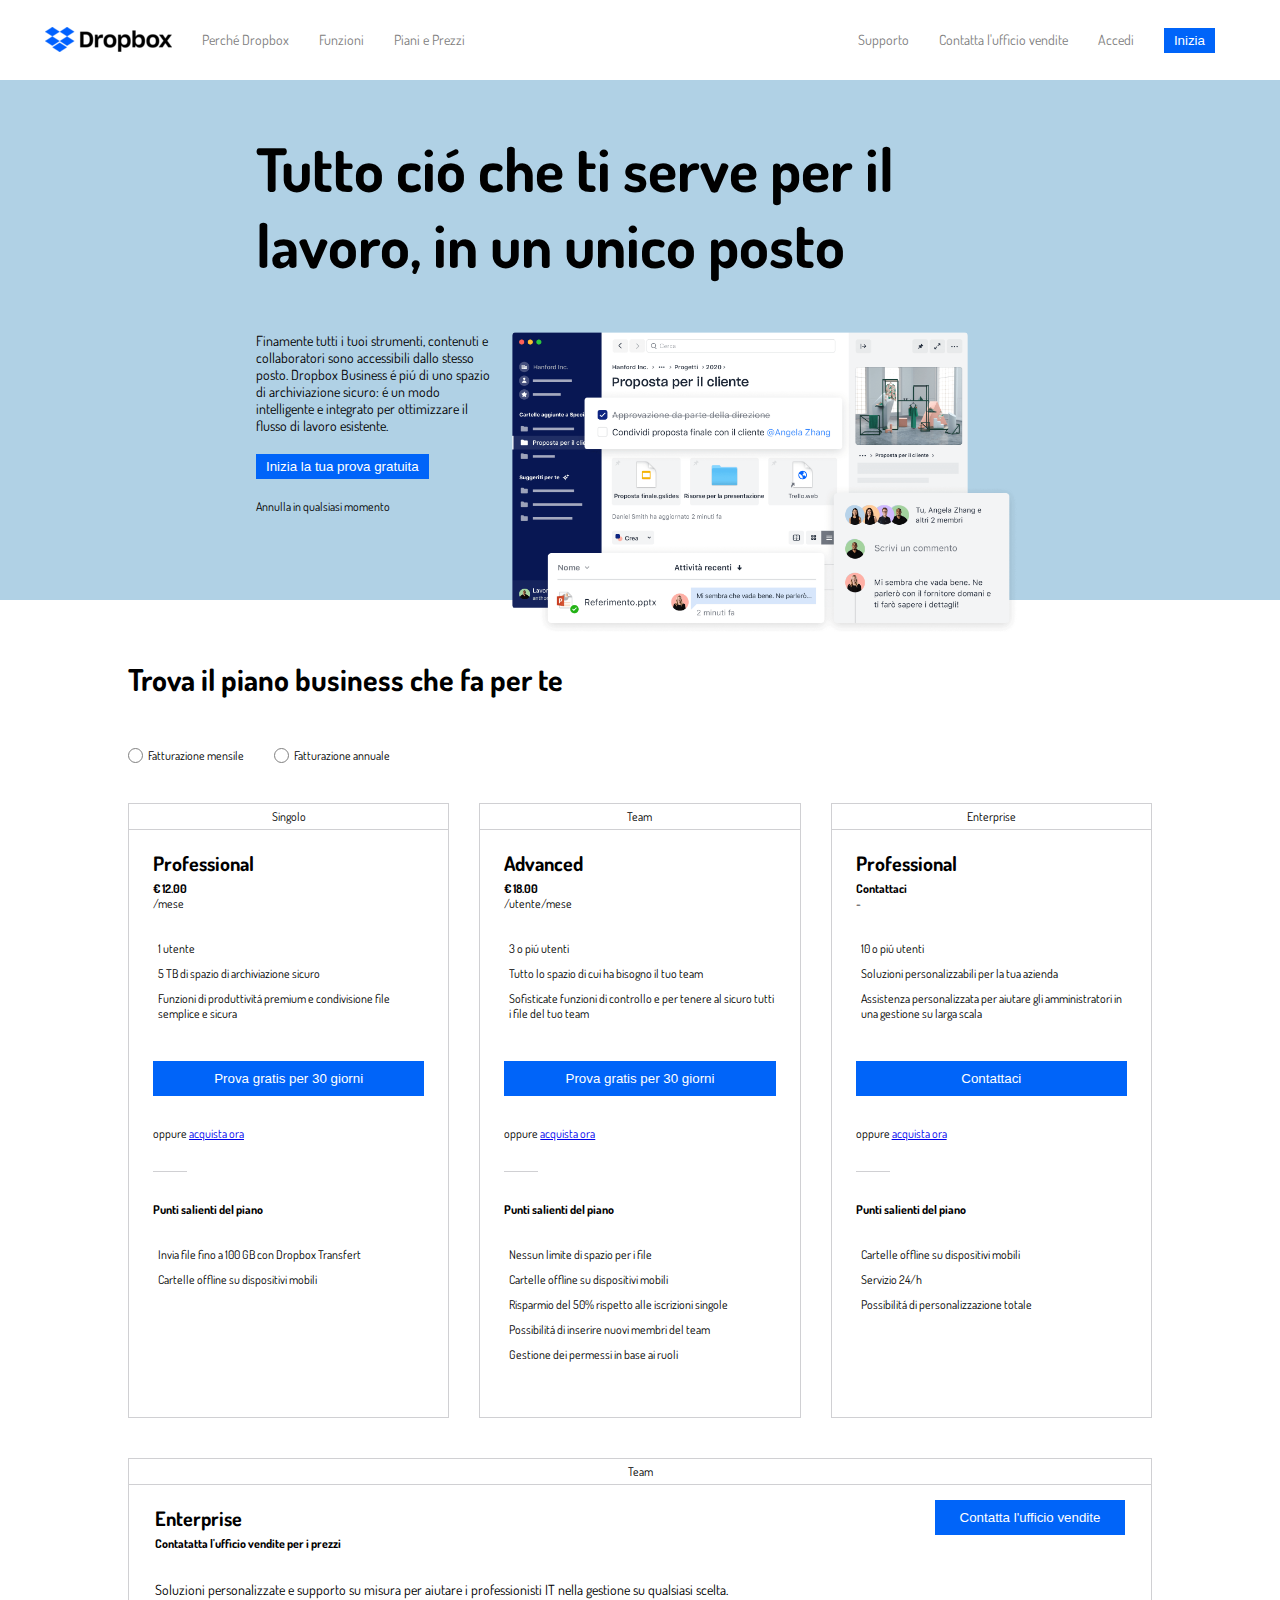
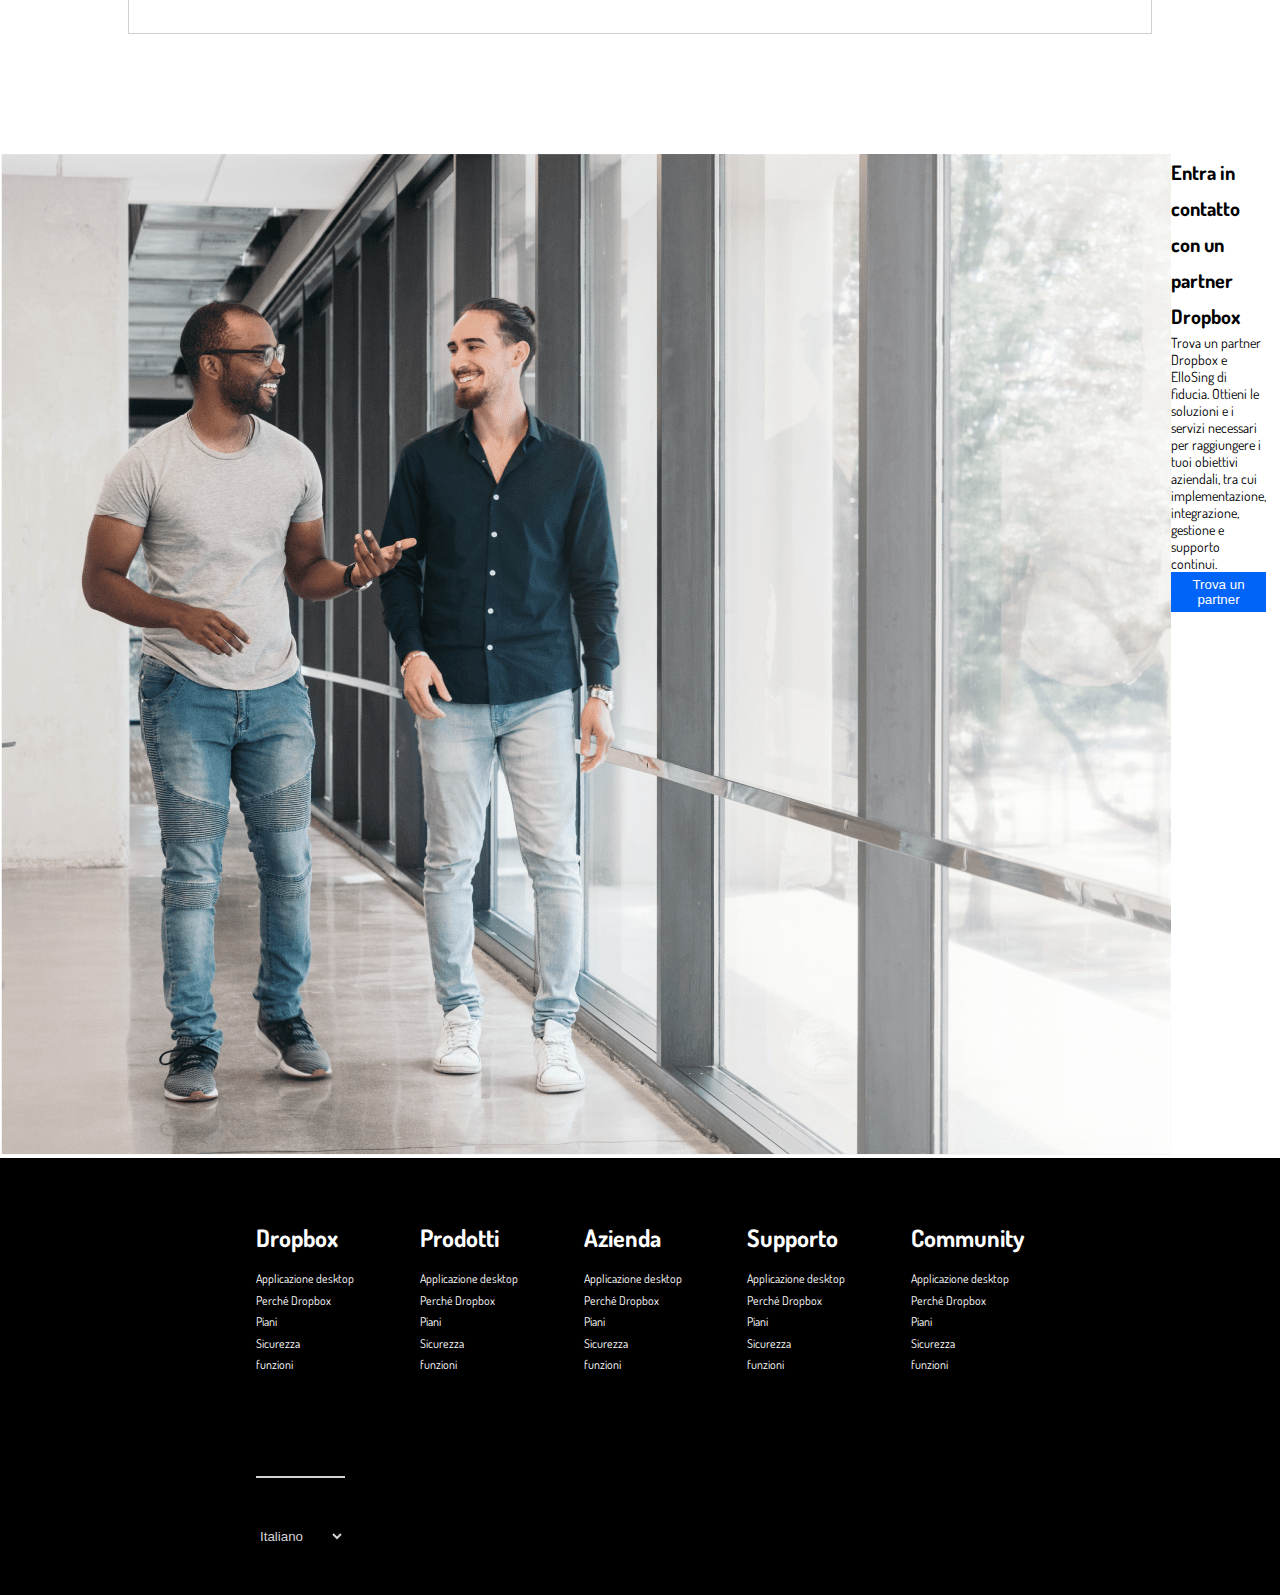
==== index.html @ 41cdf8c2 "piani" ====
<!DOCTYPE html>
<html lang="en">
<head>
    <meta charset="UTF-8">
    <meta http-equiv="X-UA-Compatible" content="IE=edge">
    <meta name="viewport" content="width=device-width, initial-scale=1.0">
    <link rel="preconnect" href="https://fonts.googleapis.com">
    <link rel="preconnect" href="https://fonts.gstatic.com" crossorigin>
    <link href="https://fonts.googleapis.com/css2?family=Dosis:wght@400;700;800&display=swap" rel="stylesheet">
    <link rel="stylesheet" href="https://cdnjs.cloudflare.com/ajax/libs/font-awesome/6.3.0/css/all.min.css" integrity="sha512-SzlrxWUlpfuzQ+pcUCosxcglQRNAq/DZjVsC0lE40xsADsfeQoEypE+enwcOiGjk/bSuGGKHEyjSoQ1zVisanQ==" crossorigin="anonymous" referrerpolicy="no-referrer" />
    <link rel="stylesheet" href="css/style.css">
    <title>DropBox</title>
</head>
<body>
<!-- header -->
    <header>
        <menu class="flex">
            <!-- <div>      -->
                <ul class="flex">
                    <li><a id="logo" href="#"><img src="img/logo-small.png" alt="logo"></a></li>
                    <li><a class="menu" href="#">Perché Dropbox</a></li>
                    <li><a class="menu" href="#">Funzioni</a></li>
                    <li><a class="menu" href="#">Piani e Prezzi</a></li>
                </ul>
            <!-- </div> -->
            <!-- <div> -->
                <ul class="flex">
                    <li><a class="menu" href="#">Supporto</a></li>
                    <li><a class="menu" href="#">Contatta l'ufficio vendite</a></li>
                    <li><a class="menu" href="#">Accedi</a></li>
                    <li><a href="#"><button>Inizia</button></a></li>
                </ul>
                
            <!-- </div> -->
        </menu>
    </header>

    <!-- main -->
    <main>

        <!-- jumbotron -->
        <section id="jumbotron">
            <div class="center-box jumbotron">
                <h1>Tutto ció che ti serve per il lavoro, in un unico posto</h1>
                <div class="flex">
                    <div id="jumbo-txt">
                        <p>
                            Finamente tutti i tuoi strumenti, contenuti e collaboratori sono accessibili dallo stesso posto. Dropbox Business é piú di uno spazio di archiviazione sicuro: é un modo intelligente e integrato per ottimizzare il flusso di lavoro esistente.
                        </p>
                        <a href="#"><button>Inizia la tua prova gratuita</button></a>
                        <div>
                            Annulla in qualsiasi momento
                        </div>
                        <a href="#"><i class="fa-solid fa-arrow-down"></i></a>
                    </div>
                    
                    <div id="jumbo-img">
                        <img src="img/jumbo.png" alt="jumbo">
                    </div>
                </div>
            </div>
        </section>
        <!-- piani -->
        <section>
            <div class="center-box content piani">
                <!-- scelta fatturazione -->
                <h2>Trova il piano business che fa per te</h2>
                <div class="flex scelta-fatturazione">
                    <div class="circle" tabIndex="1"></div>
                    <span>Fatturazione mensile</span>
                    <div class="circle" tabIndex="2"></div>
                    <span>Fatturazione annuale</span>
                </div>
                <!-- i piani -->
                <div class="flex elenco-piani">

                    <!-- scheda 1 -->
                    <div class="scheda-piano">
                        
                        <div class="testa-scheda">
                            <span>
                                <i class="fa-solid fa-user"></i>
                                Singolo
                            </span>
                        </div>
                        <div class="corpo-scheda">
                            <div class="corpo-top">

                                <h4>Professional</h4>
                                <h5>&euro; 12.00</h5>
                                <div>/mese</div>
                                <ul>
                                    <li>
                                        <i class="fa-solid fa-user"></i>
                                        <span>1 utente</span>
                                    </li>
                                    <li>
                                        <i class="fa-solid fa-folder"></i> 
                                        <span>5 TB di spazio di archiviazione sicuro</span>
                                    </li>
                                    <li>
                                        <i class="fa-sharp fa-solid fa-share-nodes"></i>
                                        <span>Funzioni di produttivitá premium e condivisione file semplice e sicura</span>
                                    </li>
                                </ul>
                            </div>

                            <div class="corpo-bottom">

                                <a href="#"><button>Prova gratis per 30 giorni</button></a>
                                
                                <div class="acquista-ora">
                                    <span>oppure</span>
                                    <a class="underline" href="#">acquista ora</a>
                                </div>
                                
                                <h5>Punti salienti del piano</h5>
                                <ul>
                                    <li>
                                        <i class="fa-solid fa-check blue"></i>
                                        <span>Invia file fino a 100 GB con Dropbox Transfert</span>
                                    </li>
                                    <li>
                                        <i class="fa-solid fa-check blue"></i>
                                        <span>Cartelle offline su dispositivi mobili</span>
                                    </li>
                                </ul>
                            </div>
                        </div>
                            
                    </div>

                    <!-- scheda 2 -->
                    <div class="scheda-piano">
                        
                        <div class="testa-scheda">
                            <span>
                                <i class="fa-solid fa-users"></i>
                                Team
                            </span>
                        </div>
                        <div class="corpo-scheda">
                            <div class="corpo-top">

                                <h4>Advanced</h4>
                                <h5>&euro; 18.00</h5>
                                <div>/utente/mese</div>
                                <ul>
                                    <li>
                                        <i class="fa-solid fa-users"></i>
                                        <span>3 o piú utenti</span>
                                    </li>
                                    <li>
                                        <i class="fa-solid fa-folder"></i> 
                                        <span>Tutto lo spazio di cui ha bisogno il tuo team</span>
                                    </li>
                                    <li>
                                        <i class="fa-sharp fa-solid fa-share-nodes"></i>
                                        <span>Sofisticate funzioni di controllo e per tenere al sicuro tutti i file del tuo team</span>
                                    </li>
                                </ul>
                            </div>
                            <div class="corpo-bottom">

                                <a href="#"><button>Prova gratis per 30 giorni</button></a>
                                
                                <div class="acquista-ora">
                                    <span>oppure</span>
                                    <a class="underline" href="#">acquista ora</a>
                                </div>
                                
                                <h5>Punti salienti del piano</h5>
                                <ul>
                                    <li>
                                        <i class="fa-solid fa-check blue"></i>
                                        <span>Nessun limite di spazio per i file</span>
                                    </li>
                                    <li>
                                        <i class="fa-solid fa-check blue"></i>
                                        <span>Cartelle offline su dispositivi mobili</span>
                                    </li>
                                    <li>
                                        <i class="fa-solid fa-check blue"></i>
                                        <span>Risparmio del 50% rispetto alle iscrizioni singole</span>
                                    </li>
                                    <li>
                                        <i class="fa-solid fa-check blue"></i>
                                        <span>Possibilitá di inserire nuovi membri del team</span>
                                    </li>
                                    <li>
                                        <i class="fa-solid fa-check blue"></i>
                                        <span>Gestione dei permessi in base ai ruoli</span>
                                    </li>       
                                </ul>
                            </div>
                        </div>
                        
                    </div>
                    
                    <!-- scheda 3 -->
                    <div class="scheda-piano">
                        
                        <div class="testa-scheda">
                            <span>
                                <i class="fa-sharp fa-solid fa-building"></i>
                                Enterprise
                            </span>
                        </div>
                        <div class="corpo-scheda">
                            <div class="corpo-top">

                                <h4>Professional</h4>
                                <h5>Contattaci</h5>
                                <div>-</div>
                                <ul>
                                    <li>
                                        <i class="fa-solid fa-user"></i>
                                        <span>10 o piú utenti</span>
                                    </li>
                                    <li>
                                        <i class="fa-solid fa-folder"></i> 
                                        <span>Soluzioni personalizzabili per la tua azienda</span>
                                    </li>
                                    <li>
                                        <i class="fa-sharp fa-solid fa-share-nodes"></i>
                                        <span>Assistenza personalizzata per aiutare gli amministratori in una gestione su larga scala</span>
                                    </li>
                                </ul>
                            </div>
                            <div class="corpo-bottom">

                                
                                <a href="#"><button>Contattaci</button></a>
                                
                                <div class="acquista-ora">
                                    <span>oppure</span>
                                    <a class="underline" href="#">acquista ora</a>
                                </div>
                                
                                <h5>Punti salienti del piano</h5>
                                <ul>
                                    <li>
                                        <i class="fa-solid fa-check blue"></i>
                                        <span>Cartelle offline su dispositivi mobili</span>
                                    </li>
                                    <li>
                                        <i class="fa-solid fa-check blue"></i>
                                        <span>Servizio 24/h</span>
                                    </li>
                                    <li>
                                        <i class="fa-solid fa-check blue"></i>
                                        <span>Possibilitá di personalizzazione totale</span>
                                    </li>
                                </ul>
                            </div>
                        </div>
                        
                    </div>
                </div>
                <!-- scheda bottom -->
                <div class="scheda-bottom scheda-piano">
                    <div class="testa-scheda">
                        <div></div>
                        <span>
                            <i class="fa-sharp fa-solid fa-building"></i>
                            Team
                        </span>
                    </div>
                    <div class="corpo-scheda-bottom flex">
                        
                            <div>
                                <h4>Enterprise</h4>
                                <h5>Contatatta l'ufficio vendite per i prezzi</h5>
                                <p>Soluzioni personalizzate e supporto su misura per aiutare i professionisti IT nella gestione su qualsiasi scelta.</p>
                            </div>
                            <a href="#"><button>Contatta l'ufficio vendite</button></a>
                        

                    </div>
                </div>
                
            </div>
        </section>
        <!-- partner -->
        <section>
            <div class="centre-box content flex">
                <div>
                    <img src="img/partner.png" alt="partner">
                </div>
                <div>
                    <h4>Entra in contatto con un partner Dropbox</h4>
                    <p>Trova un partner Dropbox e ElloSing di fiducia. Ottieni le soluzioni e i servizi necessari per raggiungere i tuoi obiettivi aziendali, tra cui implementazione, integrazione, gestione e supporto continui.</p>
                    <a href="#"><button>Trova un partner</button></a>
                </div>
            </div>
        </section>
        <!-- operazioni -->
        <section></section>
        <!-- clinenti -->
        <section></section>
        <!-- domande frequenti -->
        <section></section>
    </main>
    
    
    <!-- footer -->
    <footer>
        <div class="center-box footer">
            
            <!-- top -->
            <div class="flex">
                <ul>
                    <li>Dropbox</li>
                    <li><a href="#">Applicazione desktop</a></li>
                    <li><a href="#">Perché Dropbox</a></li>
                    <li><a href="#">Piani</a></li>
                    <li><a href="#">Sicurezza</a></li>
                    <li><a href="#">funzioni</a></li>
                </ul>
                <ul>
                    <li>Prodotti</li>
                    <li><a href="#">Applicazione desktop</a></li>
                    <li><a href="#">Perché Dropbox</a></li>
                    <li><a href="#">Piani</a></li>
                    <li><a href="#">Sicurezza</a></li>
                    <li><a href="#">funzioni</a></li>
                </ul>
                <ul>
                    <li>Azienda</li>
                    <li><a href="#">Applicazione desktop</a></li>
                    <li><a href="#">Perché Dropbox</a></li>
                    <li><a href="#">Piani</a></li>
                    <li><a href="#">Sicurezza</a></li>
                    <li><a href="#">funzioni</a></li>
                </ul>
                <ul>
                    <li>Supporto</li>
                    <li><a href="#">Applicazione desktop</a></li>
                    <li><a href="#">Perché Dropbox</a></li>
                    <li><a href="#">Piani</a></li>
                    <li><a href="#">Sicurezza</a></li>
                    <li><a href="#">funzioni</a></li>
                </ul>
                <ul>
                    <li>Community</li>
                    <li><a href="#">Applicazione desktop</a></li>
                    <li><a href="#">Perché Dropbox</a></li>
                    <li><a href="#">Piani</a></li>
                    <li><a href="#">Sicurezza</a></li>
                    <li><a href="#">funzioni</a></li>
                </ul>       
                
                
            </div>
            <!-- Bottom -->
            <div class="lingua">
                <i class="fa-sharp fa-solid fa-earth-europe"></i>
                <select name="langua" id="lang">
                    <option>Italiano</option>
                    <option>Inglese</option>
                    <option>Francese</option>
                    <option>Portoghese</option>
                    <option>Tedesco</option>
                </select>
            </div>
            
        </div>
        
    </footer>


</body>
</html>
---- css/style.css ----
/* regole generali */
*{
    margin: 0;
    padding: 0;
    box-sizing: border-box;
}

body{
    font-family: 'Dosis', sans-serif;
    font-size: 12px;
}

h2{
    font-size: 30px;
}

h4{
    font-size: 20px;
    line-height: 180%;
}

h5{
    font-size: 12px;
}
p{
    font-size: 14px;
}
.flex{
    display: flex;
}
ul{
    list-style: none;
}

a{
    text-decoration: none;
}

.underline{
    text-decoration: underline;
}

.blue{
    color: rgb(0, 100, 249);
}

button{
    color: white;
    background-color: rgb(0, 100, 249);
    border: 0;
    padding: 5px 10px;
    /* transition: background-color 0.2s linear; */
    cursor: pointer;
}


button:hover{
    background-color:  rgba(0, 99, 249, 0.6);;
}

.container-total{
    max-width: 1200px;
    margin: 0 auto;
}

.center-box
{
    margin: 0 auto;
    max-width: 1024px;
}
/* regole header */

header{
    background-color: white;
    position: fixed;
    height: 80px;
    width: 100vw;
    padding-right: 20px;
}

header > menu.flex{
    justify-content: space-between;
    flex-wrap: wrap;
    /* align-items: center; */
    /* width: 100%;
    height: 100%; */
    max-width: 1200px;
    font-size: 14px;
    margin: 0 auto;
}

header > menu > ul{
    height: 100%;
}

header > menu ul{
    align-items: center;
}

header > menu li{
    height: 80px;
}

header > menu a{
    color: gray;
    padding: 0 15px;
    display: inline-block;
    height: 80px;
    /* background-color: brown; */
    line-height: 80px;
}

#logo{
    padding-top: 7px;
}

    /* interactions header */

header a.menu:hover{
    background-color: rgba(0, 99, 249, 0.1);
    border-bottom: 2px solid rgb(0, 100, 249);
}


/* main */

.centre-box.content{
    width: 55%;
}

    /* jumbotron */
#jumbotron{
    background-color: rgb(176, 209, 229);
    width: 100vw;
    height: 600px;
    padding-top: 130px;
}

.center-box.jumbotron{
    width: 60%;
}

main #jumbotron h1{
    font-size: 60px;
    margin-bottom: 50px;
}
#jumbo-txt{
    flex-basis: 40%;
}
#jumbo-img{
    flex-basis: 60%;
    height: 300px;
}
main #jumbo-img img{
    
    max-height: 100%;
    
    
}

#jumbo-txt{
    max-height: 100%;
}

#jumbotron button{
    margin: 20px 0;
}

#jumbotron i{
    font-size: 30px;
    margin: 50px 0 10px 0;
    color: black;
}
/* interaction jumbotron */

#jumbotron i:hover{
color: white;
}

    /* piani */

.center-box.piani{  
    padding:60px 0;
    margin-bottom: 60px;
}

.piani .scelta-fatturazione{
   
    align-items: center;
    margin: 50px 0 40px 0;
}

.piani .circle{
    height: 15px;
    width: 15px;
    border-radius: 50%;
    cursor: pointer;
    outline-offset: -3px;
    border: 1px solid gray;
}


.scelta-fatturazione span{
    margin-right: 30px;
    margin-left: 5px;
}
.piani .elenco-piani{
    justify-content: space-between;
}
.piani .scheda-piano{
    flex-basis: calc(100%/3 - 20px);
    border: 1px solid rgb(208, 208, 211);
}
.scheda-piano .testa-scheda{
    text-align: center;
    padding: 5px 0;
    border-bottom: 1px solid rgb(208, 208, 211);;
}
.scheda-piano .corpo-scheda{
    padding: 15px 0;
    width: 85%;
    margin: 0 auto;
}


.corpo-scheda ul{
    padding: 30px 0;
}

.corpo-scheda ul > li{
    margin-bottom: 10px;
    display: flex;
    gap: 5px;
}

.scheda-piano .corpo-scheda button{
    width: 100%;
    padding: 10px 0;
}

.corpo-scheda li > i{
    line-height: 140%;
}


.acquista-ora > span{
    display: inline-block;
    padding: 30px 0;
    margin-bottom: 30px;
    border-bottom: 1px solid rgb(208, 208, 211);;
}

.piani .scheda-bottom{
    margin-top: 40px;
}

.scheda-bottom .corpo-scheda-bottom{
    padding: 15px 0;
    width: 95%;
    margin: 0 auto;
    justify-content: space-between;

}
.corpo-scheda-bottom > div{
    flex-basis: calc((100%/3)*2);
}

.corpo-scheda-bottom button{
    padding: 10px 25px;
}
.corpo-scheda-bottom p{
    margin-top: 30px;
    margin-bottom: 20px;
}



/* interaction piani */

.circle:focus{
    outline: 4px solid rgb(0, 99, 249);
  }




/* regole footer */

footer{
    background-color: black;
    color: white;
    padding: 50px 0;

}
.center-box.footer{
    width: 60%;
}

    /* footer top */
footer div.flex{
    justify-content: space-between;
    margin-bottom: 100px;
}

footer li{
    line-height: 180%;
}

footer ul li:first-child{
    font-size: 24px;
    font-weight: bold;
    line-height: 250%;
}

footer a{
    color: white;
}


    /* footer bottom */

    footer div.lingua{
        color: lightgrey;
        border-top: 2px solid lightgrey;
        display: inline-block;
        padding-top: 50px;
    }

    footer select{
        background-color: black;
        border: 0;
        color: lightgrey;
    }

    /* interactions footer */

    footer a:hover{
        text-decoration: underline;
    }



/* debug */
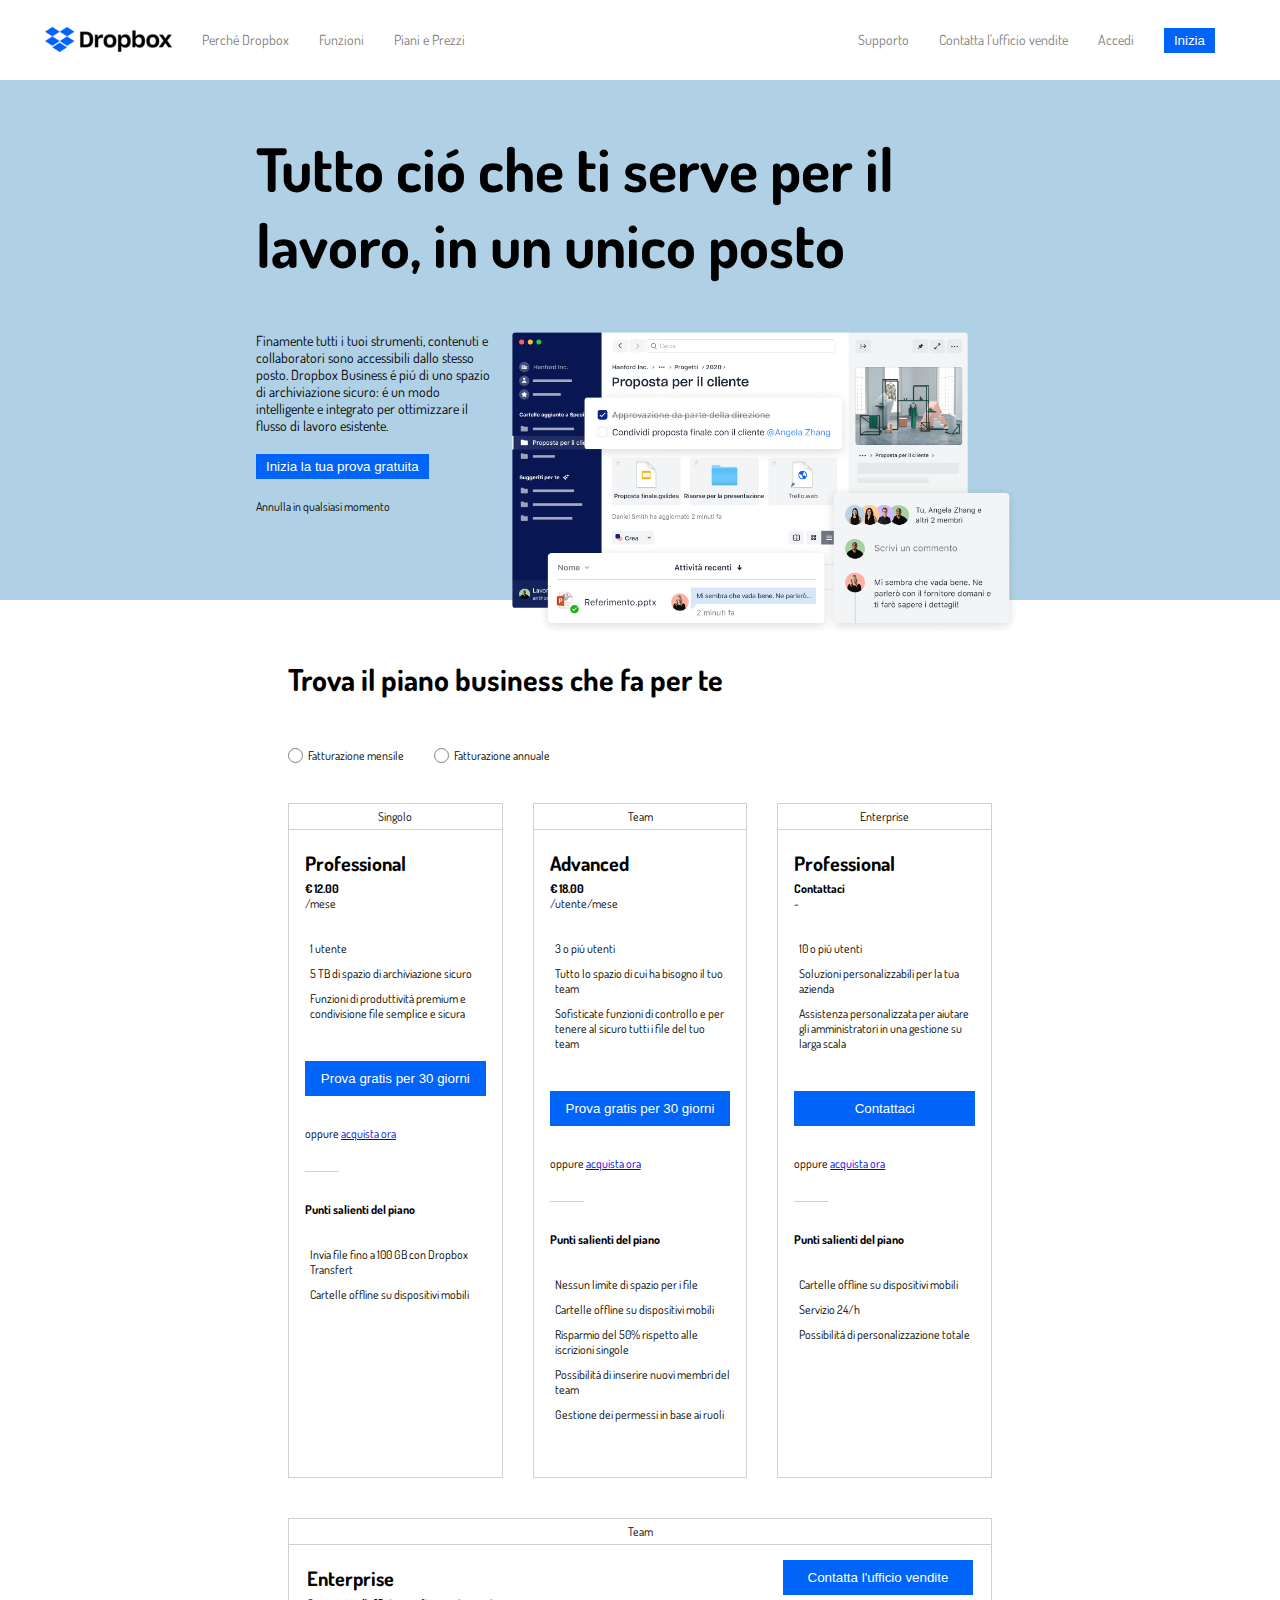
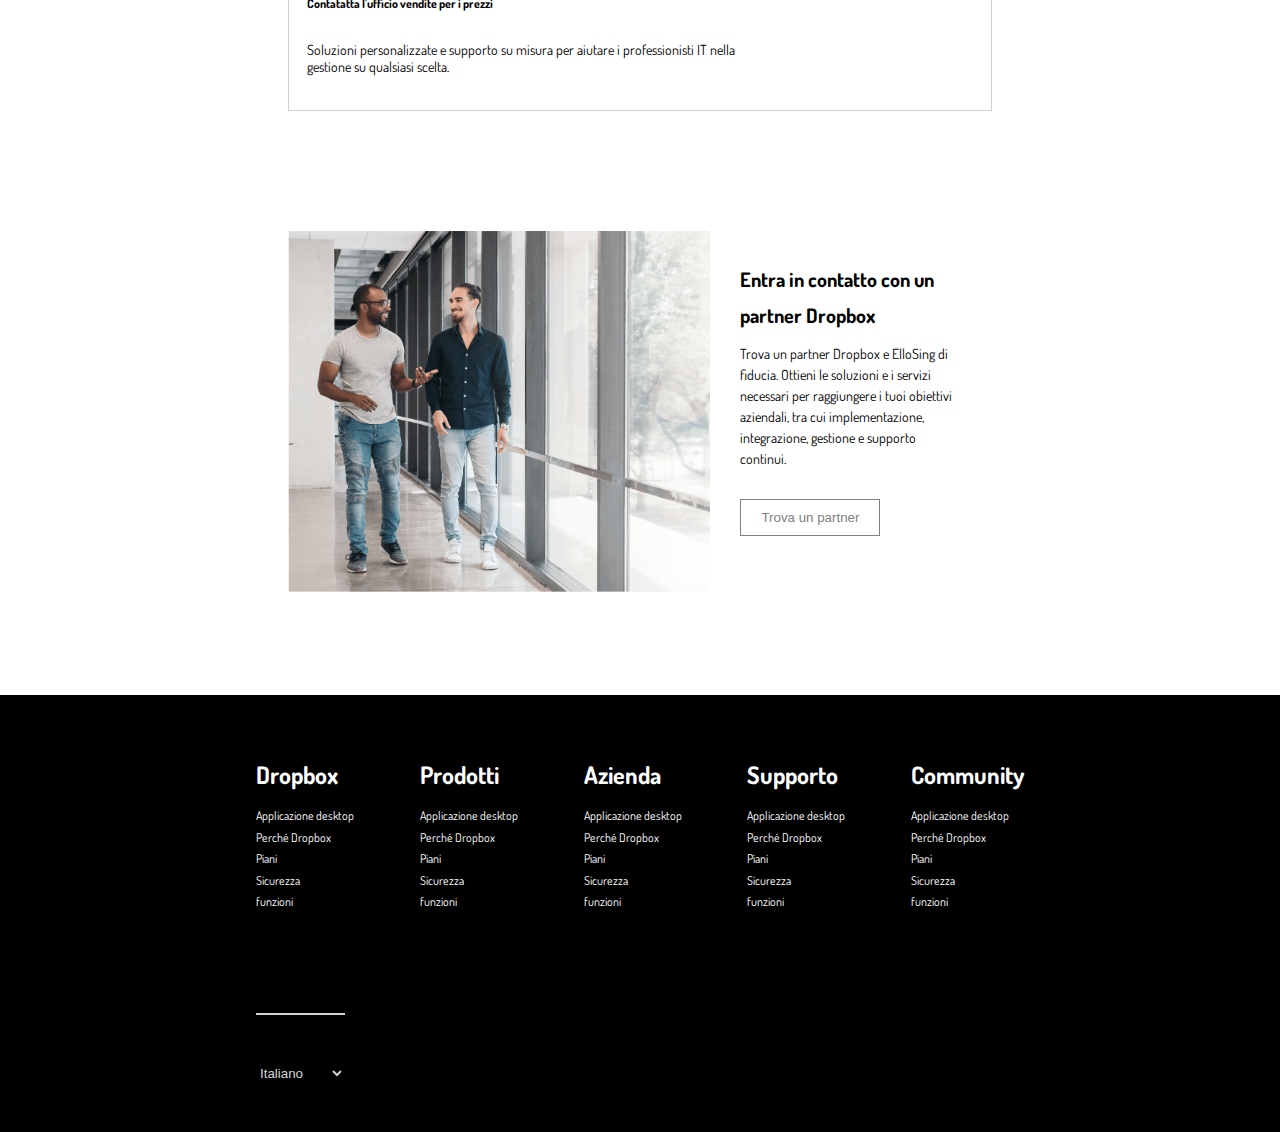
==== commit 1cf77886: "partner" ====
--- a/index.html
+++ b/index.html
@@ -282,12 +282,12 @@
             </div>
         </section>
         <!-- partner -->
-        <section>
-            <div class="centre-box content flex">
-                <div>
+        <section class="partner">
+            <div class="center-box content flex">
+                <div class="partner-img">
                     <img src="img/partner.png" alt="partner">
                 </div>
-                <div>
+                <div class="partner-txt">
                     <h4>Entra in contatto con un partner Dropbox</h4>
                     <p>Trova un partner Dropbox e ElloSing di fiducia. Ottieni le soluzioni e i servizi necessari per raggiungere i tuoi obiettivi aziendali, tra cui implementazione, integrazione, gestione e supporto continui.</p>
                     <a href="#"><button>Trova un partner</button></a>
--- a/css/style.css
+++ b/css/style.css
@@ -124,7 +124,7 @@
 
 /* main */
 
-.centre-box.content{
+.center-box.content{
     width: 55%;
 }
 
@@ -274,13 +274,47 @@
 }
 
 
-
 /* interaction piani */
 
 .circle:focus{
     outline: 4px solid rgb(0, 99, 249);
   }
 
+/* partner */
+
+.partner{
+    margin-bottom: 100px;
+}
+
+.partner .partner-img{
+    flex-basis: 60%;
+}
+.partner .partner-txt{
+    flex-basis: 40%;
+    padding: 30px 30px;
+}
+
+.partner .partner-img > img{
+    max-width: 100%;
+}
+
+.partner .partner-txt p{
+    line-height: 150%;
+    padding: 10px 0 30px 0;
+}
+
+.partner .partner-txt button{
+    padding: 10px 20px;
+    color: gray;
+    border: 1px solid grey;
+    background-color: white;
+}
+
+/* partner interactions */
+.partner .partner-txt button:hover{
+
+    background-color: rgba(0, 99, 249, 0.1);
+}
 
 
 
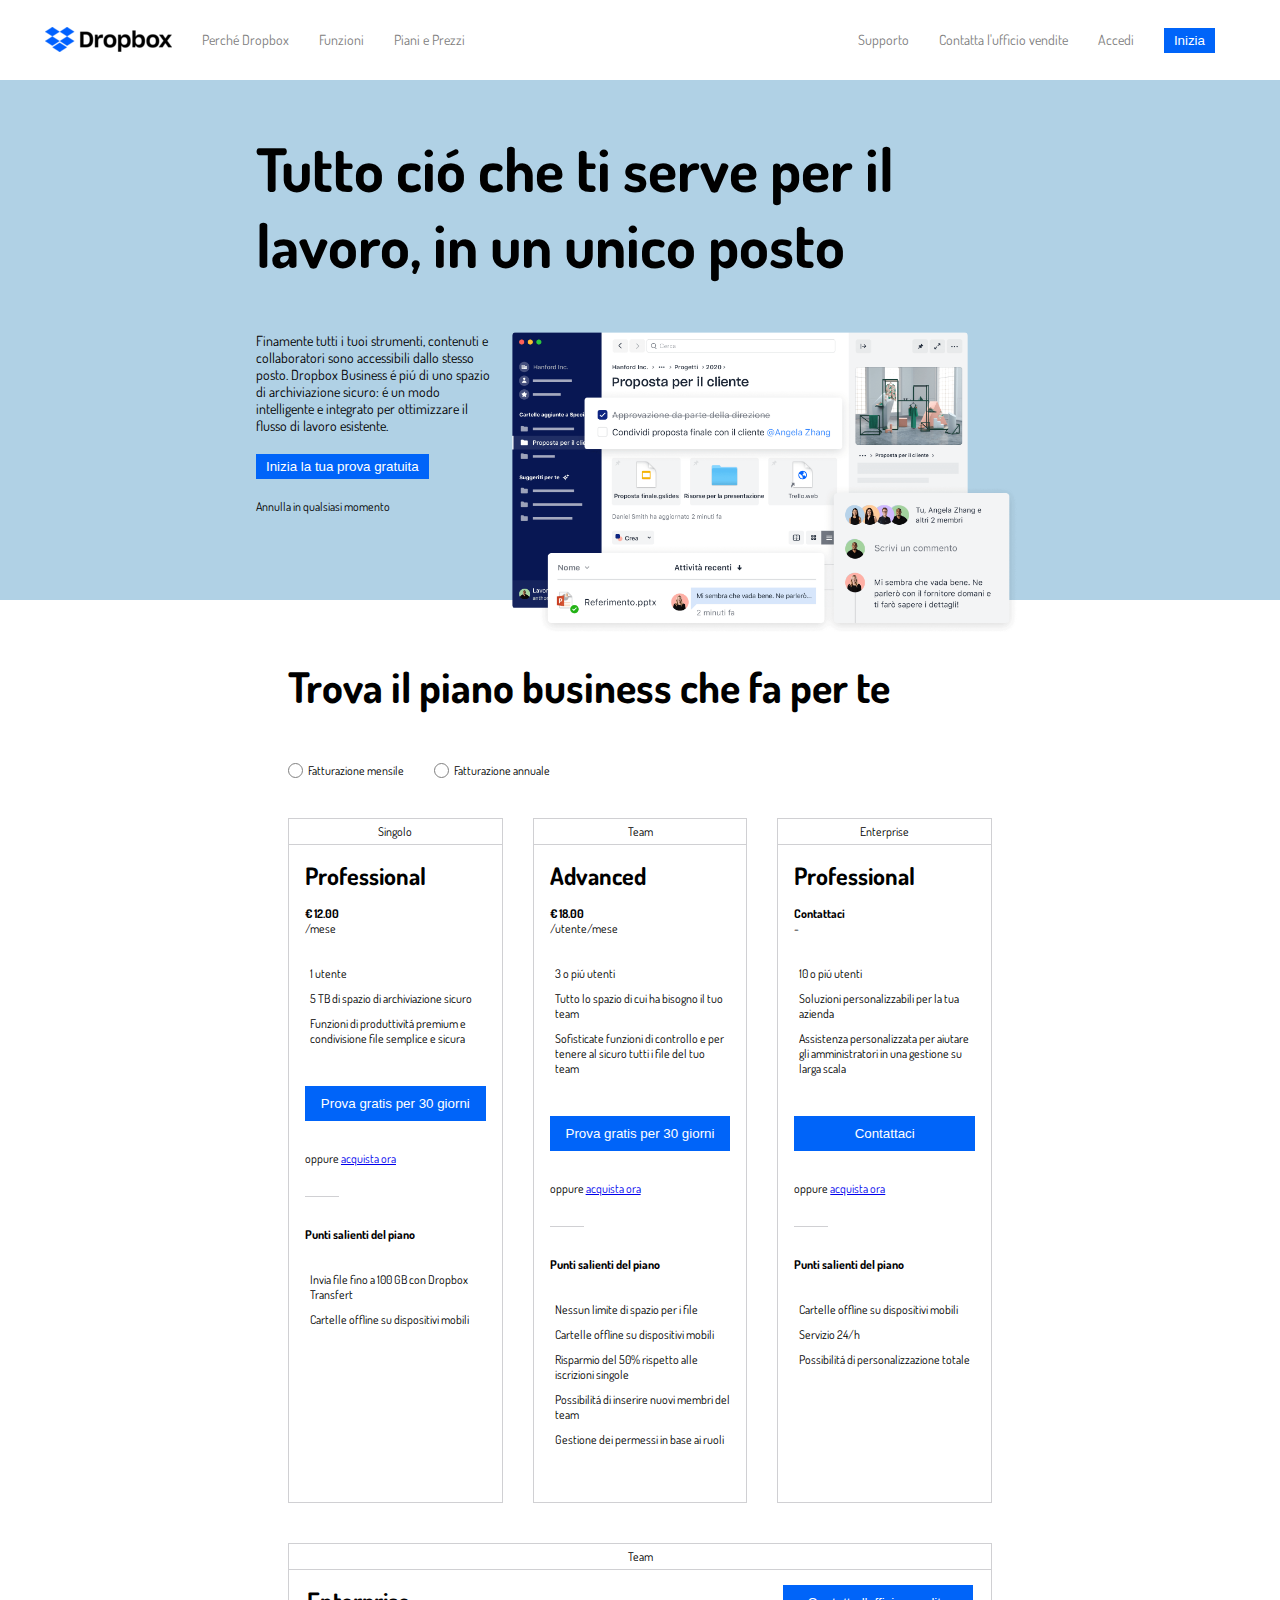
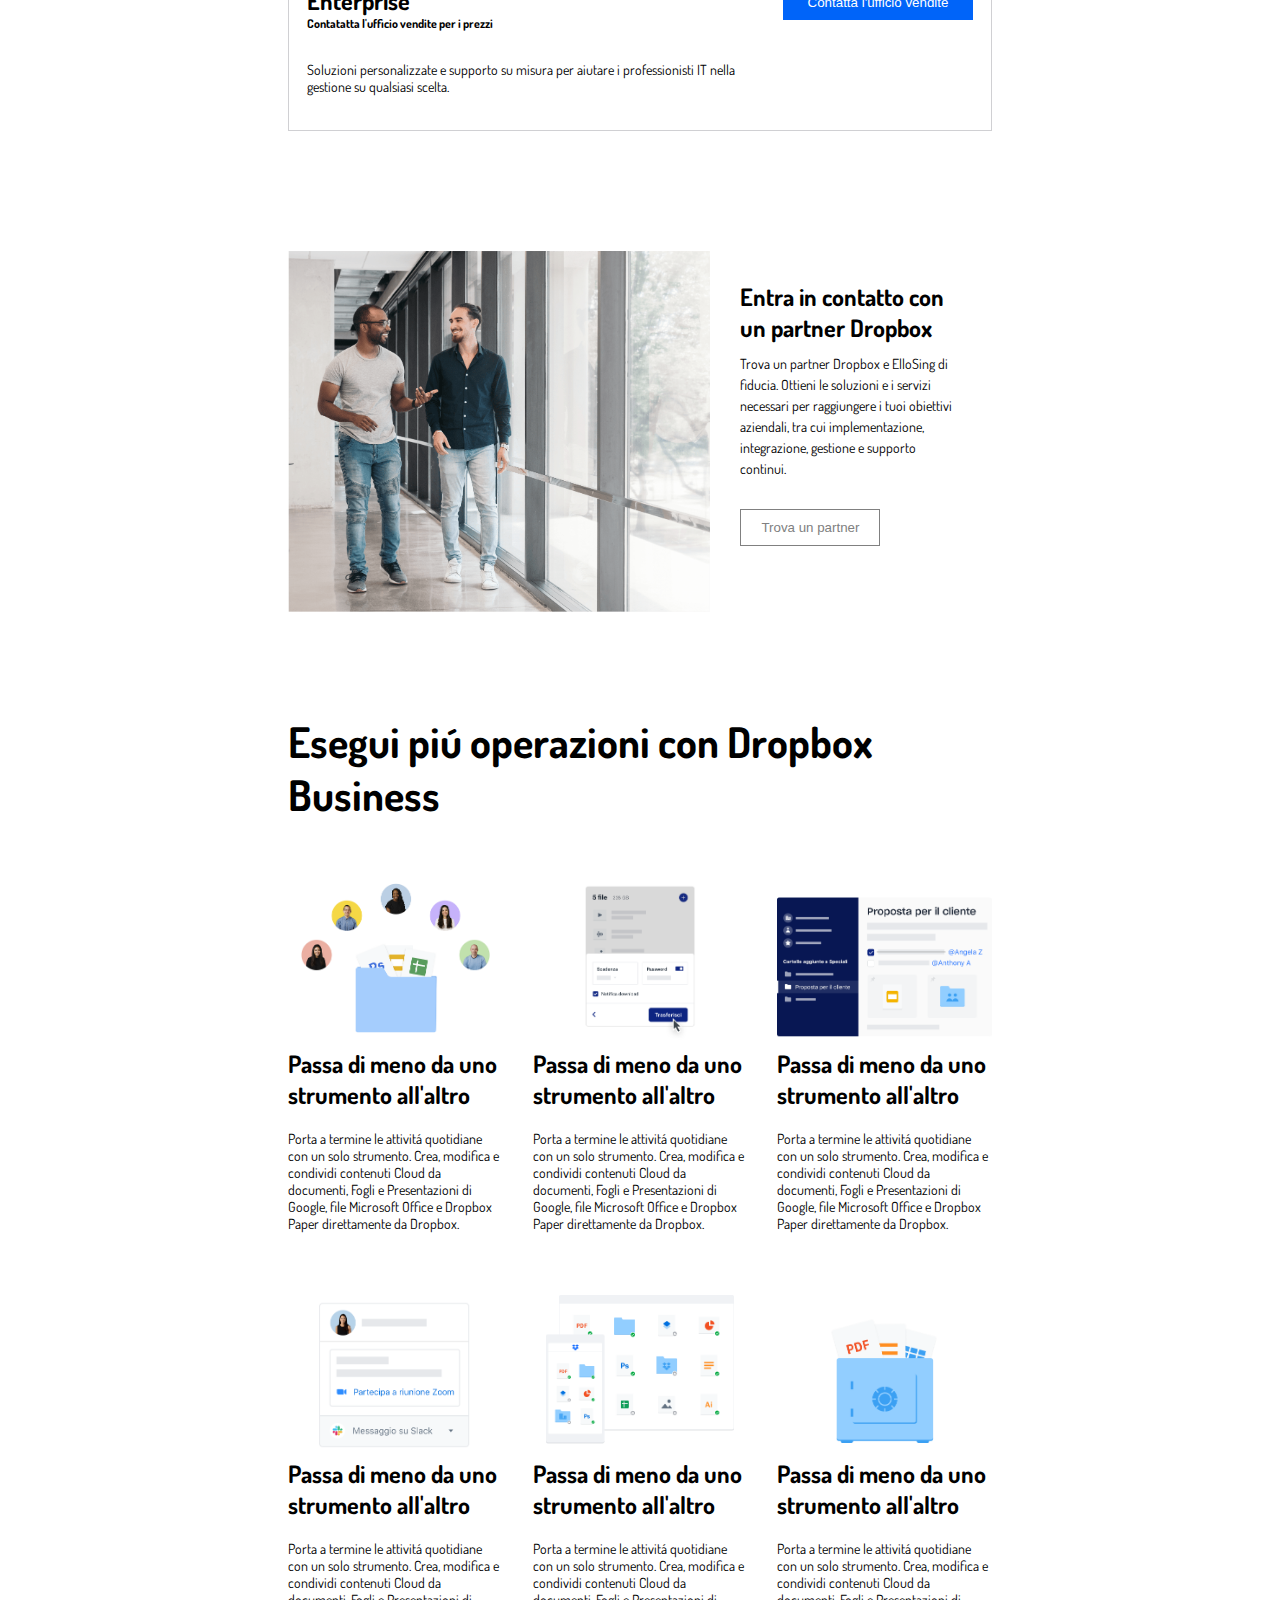
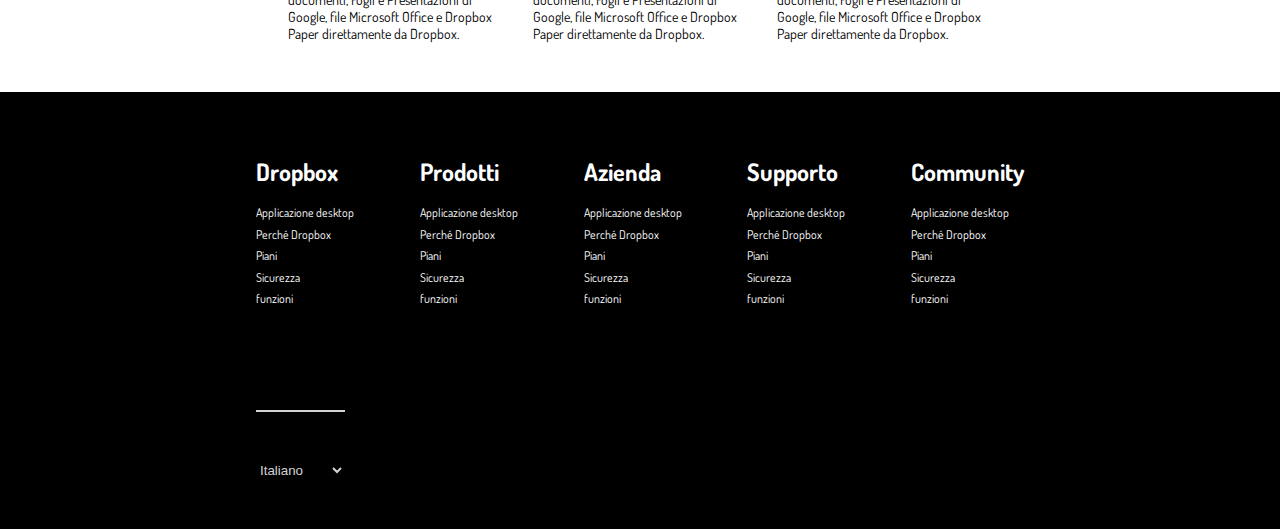
==== commit 0f4ab044: "operazioni con dropbox" ====
--- a/index.html
+++ b/index.html
@@ -295,7 +295,63 @@
             </div>
         </section>
         <!-- operazioni -->
-        <section></section>
+        <section class="operazioni">
+            <div class="center-box content">
+                <h2>Esegui piú operazioni con Dropbox Business</h2>
+                <div class="flex">
+                    <!-- scheda operazioni -->
+                    <div class="scheda-business">
+                        <div class="business-img">
+                            <img src="img/business-feature-switching-tools.png" alt="strumenti">
+                        </div>
+                        <h4>Passa di meno da uno strumento all'altro</h4>
+                        <p>Porta a termine le attivitá quotidiane con un solo strumento. Crea, modifica e condividi contenuti Cloud da documenti, Fogli e Presentazioni di Google, file Microsoft Office e Dropbox Paper direttamente da Dropbox.</p>
+                    </div>
+                    <!-- scheda operazioni -->
+                    <div class="scheda-business">
+                        <div class="business-img">
+                            <img src="img/business-feature-send-files-it.png" alt="send">
+                        </div>
+                        <h4>Passa di meno da uno strumento all'altro</h4>
+                        <p>Porta a termine le attivitá quotidiane con un solo strumento. Crea, modifica e condividi contenuti Cloud da documenti, Fogli e Presentazioni di Google, file Microsoft Office e Dropbox Paper direttamente da Dropbox.</p>
+                    </div>
+                    <!-- scheda operazioni -->
+                    <div class="scheda-business">
+                        <div class="business-img">
+                            <img src="img/business-feature-coordinate-it.png" alt="coordinate">
+                        </div>
+                        <h4>Passa di meno da uno strumento all'altro</h4>
+                        <p>Porta a termine le attivitá quotidiane con un solo strumento. Crea, modifica e condividi contenuti Cloud da documenti, Fogli e Presentazioni di Google, file Microsoft Office e Dropbox Paper direttamente da Dropbox.</p>
+                    </div>    
+                    <!-- scheda operazioni -->
+                    <div class="scheda-business">
+                        <div class="business-img">
+                            <img src="img/business-feature-integrations-it.png" alt="integration">
+                        </div>
+                        <h4>Passa di meno da uno strumento all'altro</h4>
+                        <p>Porta a termine le attivitá quotidiane con un solo strumento. Crea, modifica e condividi contenuti Cloud da documenti, Fogli e Presentazioni di Google, file Microsoft Office e Dropbox Paper direttamente da Dropbox.</p>
+                    </div>
+                    <!-- scheda operazioni -->
+                    <div class="scheda-business">
+                        <div class="business-img">
+                            <img src="img/business-feature-multi-device.png" alt="multi-device">
+                        </div>
+                        <h4>Passa di meno da uno strumento all'altro</h4>
+                        <p>Porta a termine le attivitá quotidiane con un solo strumento. Crea, modifica e condividi contenuti Cloud da documenti, Fogli e Presentazioni di Google, file Microsoft Office e Dropbox Paper direttamente da Dropbox.</p>
+                    </div>
+                    <!-- scheda operazioni -->
+                    <div class="scheda-business">
+                        <div class="business-img">
+                            <img src="img/business-feature-security.png" alt="security">
+                        </div>
+                        <h4>Passa di meno da uno strumento all'altro</h4>
+                        <p>Porta a termine le attivitá quotidiane con un solo strumento. Crea, modifica e condividi contenuti Cloud da documenti, Fogli e Presentazioni di Google, file Microsoft Office e Dropbox Paper direttamente da Dropbox.</p>
+                    </div>                     
+                    
+                </div>
+            </div>
+
+        </section>
         <!-- clinenti -->
         <section></section>
         <!-- domande frequenti -->
--- a/css/style.css
+++ b/css/style.css
@@ -11,12 +11,11 @@
 }
 
 h2{
-    font-size: 30px;
+    font-size: 42px;
 }
 
 h4{
-    font-size: 20px;
-    line-height: 180%;
+    font-size: 24px;
 }
 
 h5{
@@ -222,6 +221,10 @@
     margin: 0 auto;
 }
 
+.corpo-scheda h4{
+    margin-bottom: 15px;
+}
+
 
 .corpo-scheda ul{
     padding: 30px 0;
@@ -314,6 +317,32 @@
 .partner .partner-txt button:hover{
 
     background-color: rgba(0, 99, 249, 0.1);
+}
+
+/* operazioni */
+
+.operazioni div.flex{
+    justify-content: space-between;
+    flex-wrap: wrap;
+}
+
+.operazioni h2{
+    margin-bottom: 50px;
+}
+
+.operazioni div.scheda-business{
+    flex-basis: calc(100%/3 - 20px);
+    margin-bottom: 50px;
+}
+
+.operazioni .business-img{
+    width: 100%;
+}
+.operazioni .business-img img{
+    max-width: 100%;
+}
+.operazioni h4{
+    margin-bottom: 20px;
 }
 
 
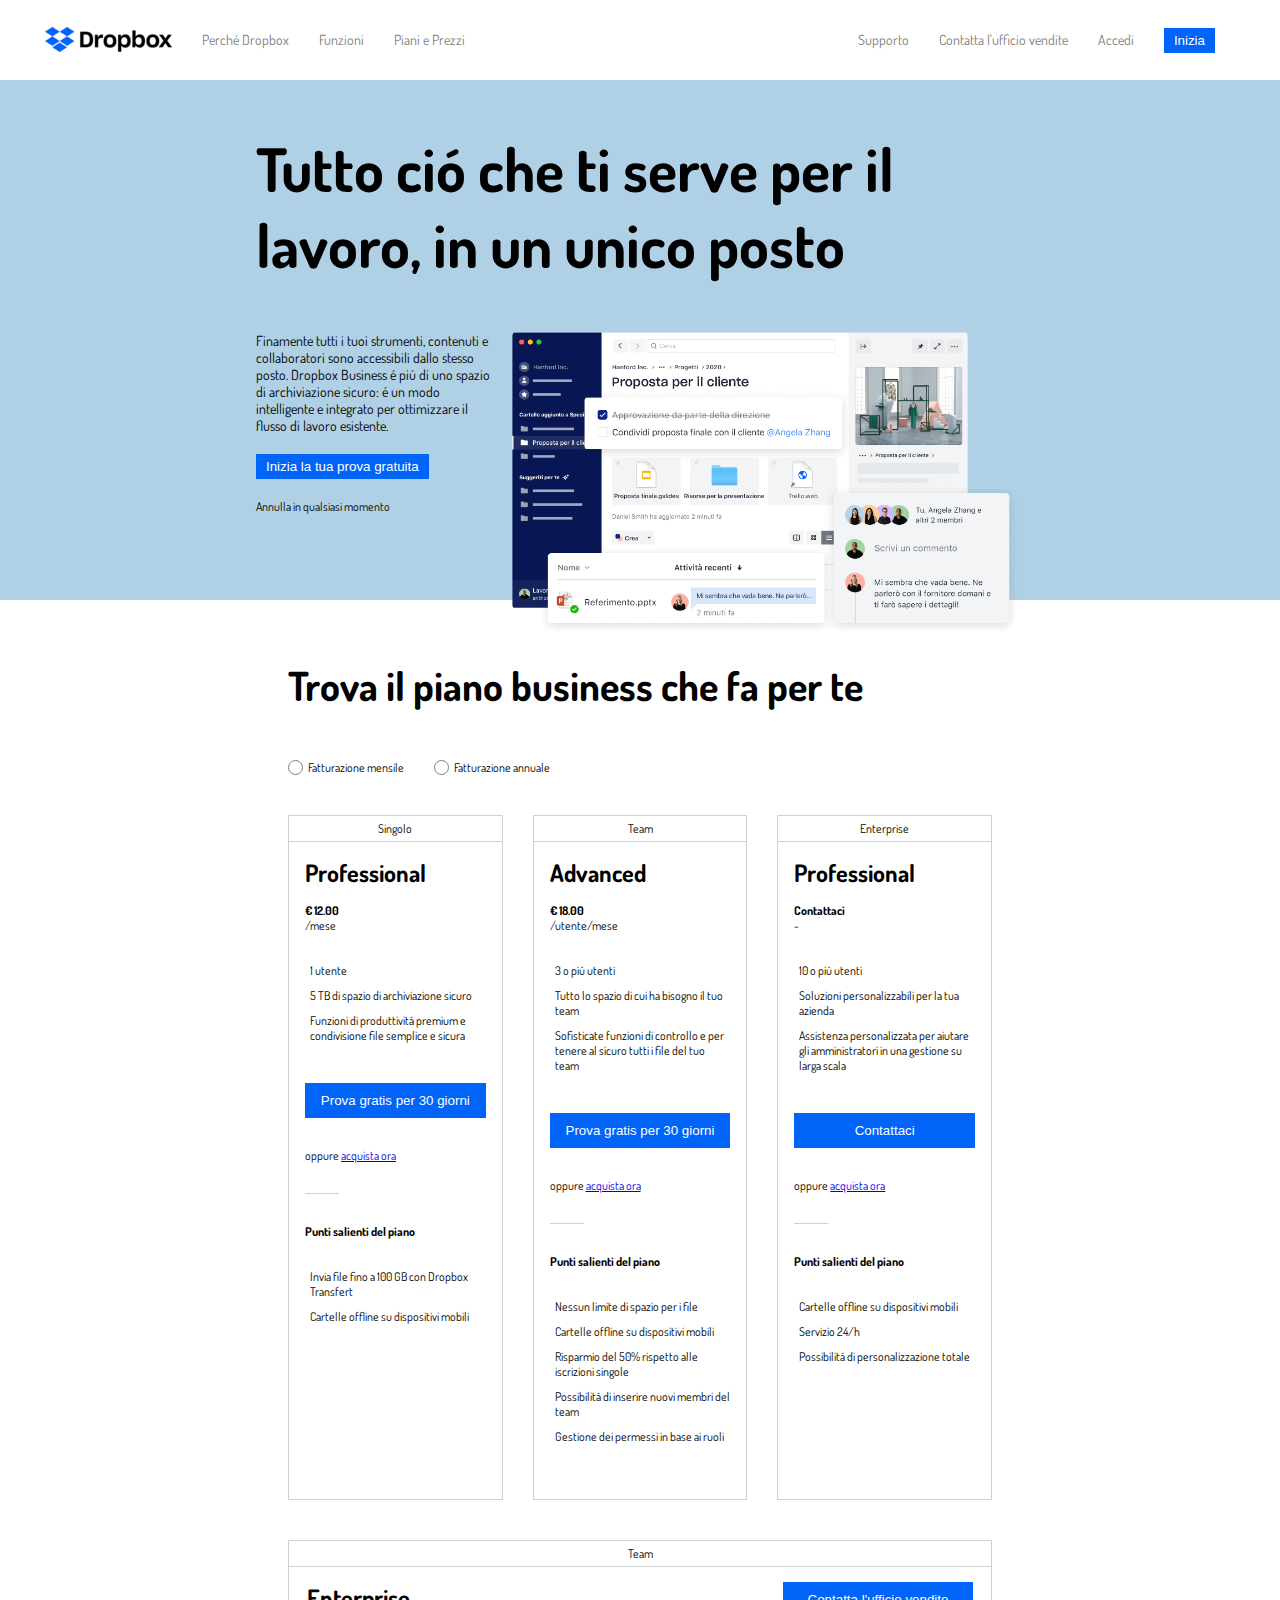
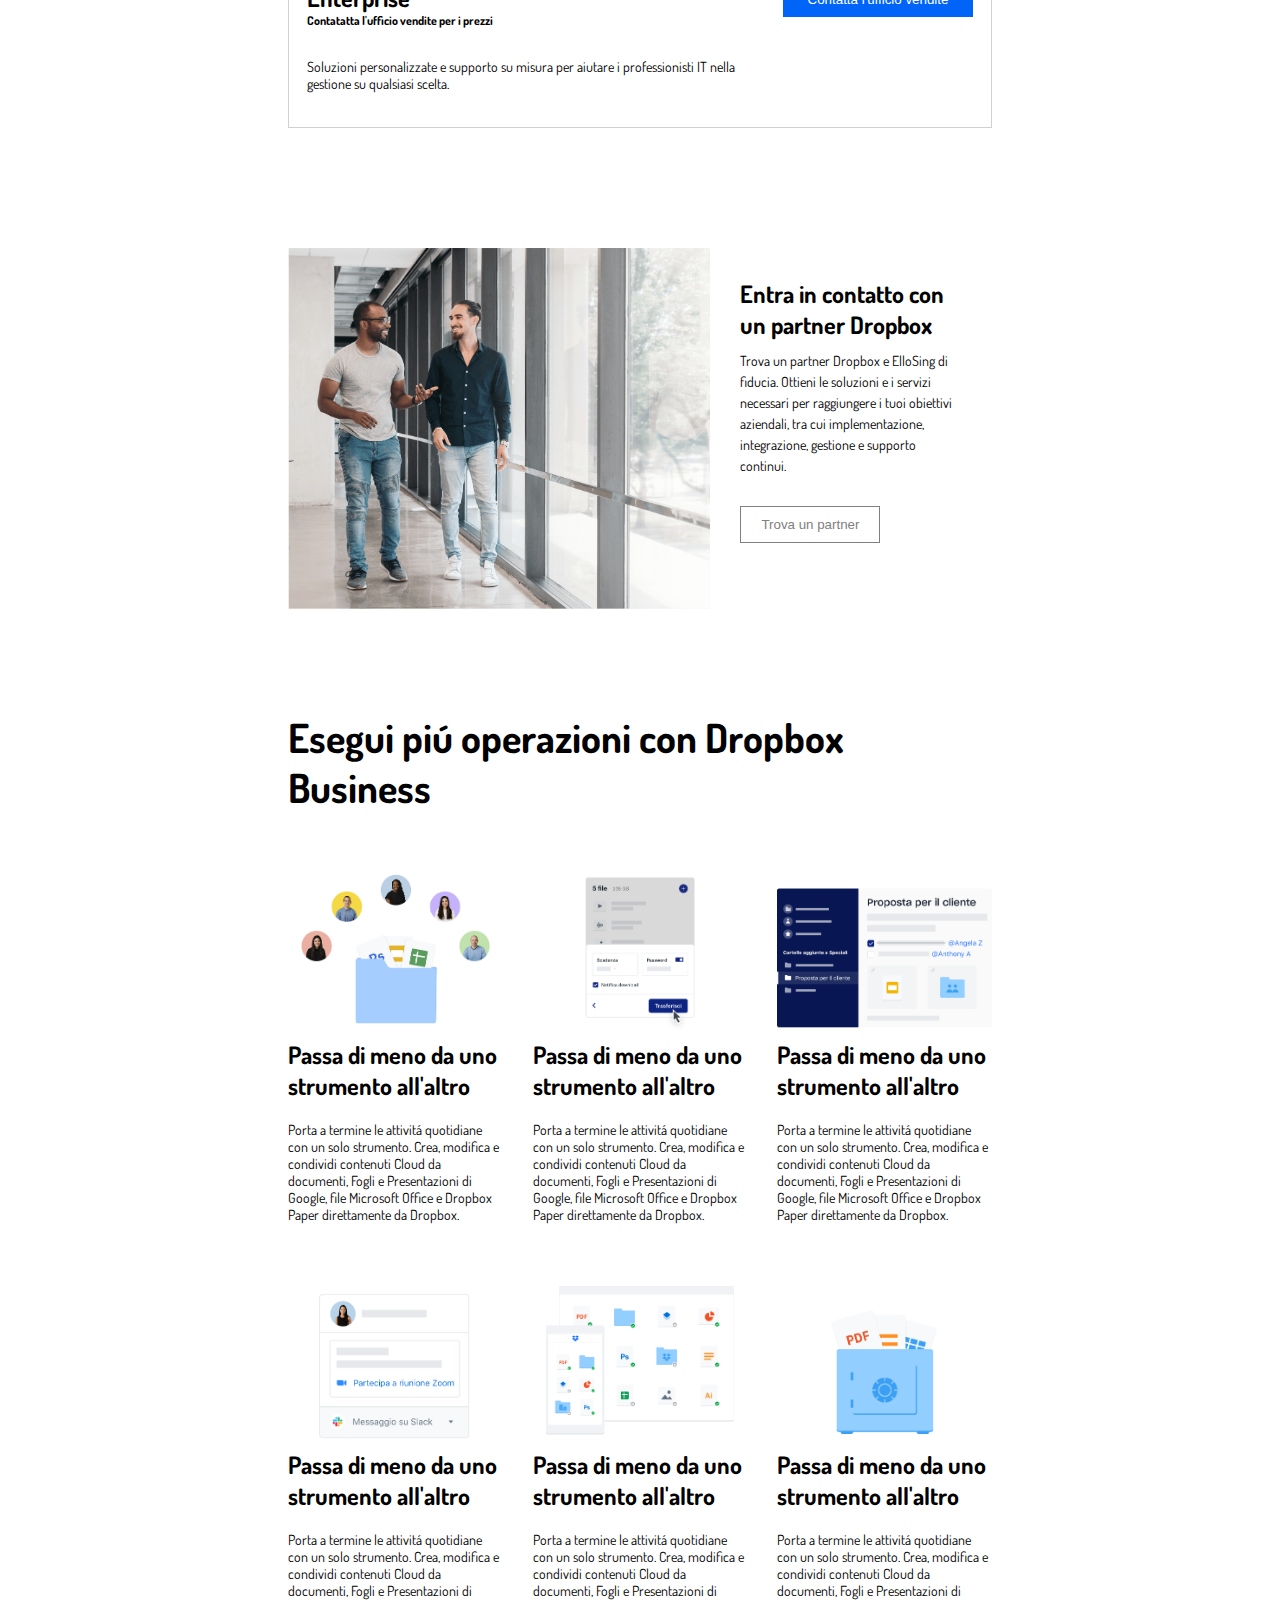
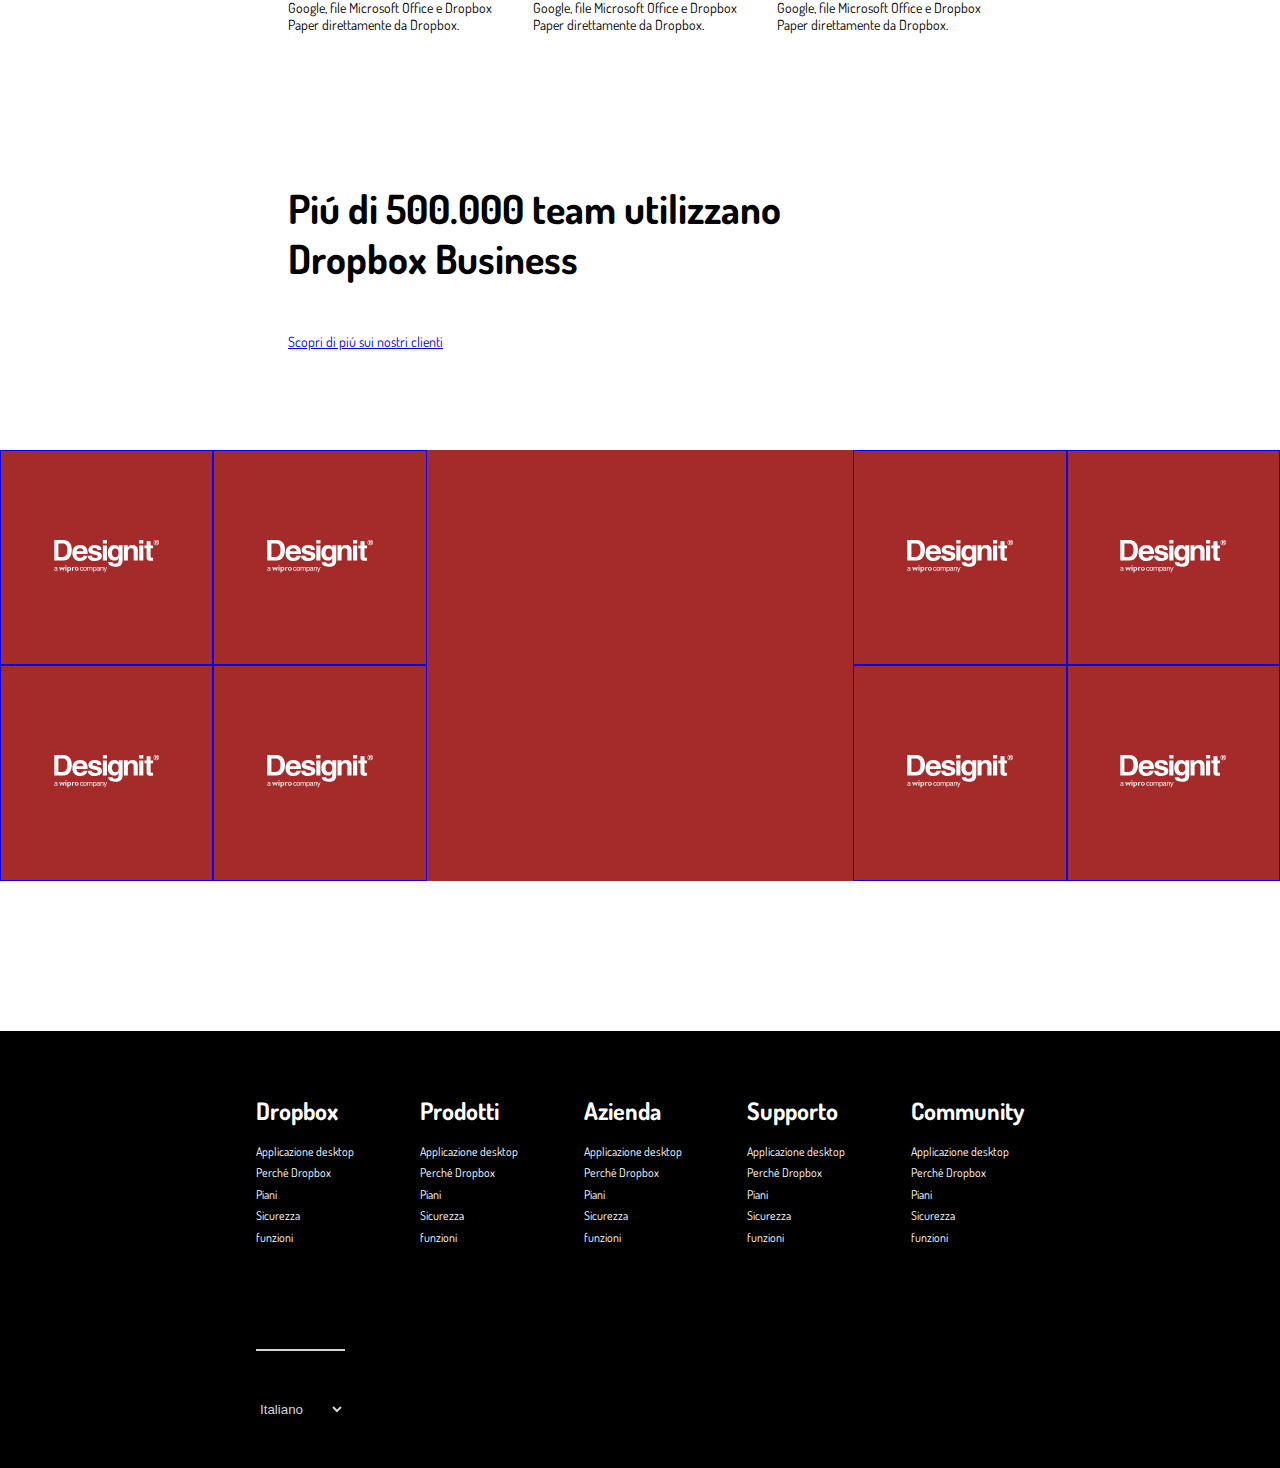
==== commit 68d0ef90: "sezioni clienti impostazione" ====
--- a/index.html
+++ b/index.html
@@ -353,7 +353,75 @@
 
         </section>
         <!-- clinenti -->
-        <section></section>
+        <section class="clienti">
+            <!-- titolo clienti -->
+            <div class="center-box content">
+                <h2>Piú di 500.000 team utilizzano</h2>
+                <h2>Dropbox Business</h2>
+                <div class="scopri">
+                    <a href="#">Scopri di piú sui nostri clienti</a>
+                </div>
+            </div>
+            <!-- clienti elemento grande-->
+            <div class="flex">
+                <!-- parte sx -->
+                <div class="loghi flex">
+
+                    <div class="logo-cliente">
+                        <div class="img-cliente">
+                            <img src="img/designit.svg" alt="designit">
+                        </div>
+                    </div>
+
+                    <div class="logo-cliente">
+                        <div class="img-cliente">
+                            <img src="img/designit.svg" alt="designit">
+                        </div>
+                    </div>
+
+                    <div class="logo-cliente">
+                        <div class="img-cliente">
+                            <img src="img/designit.svg" alt="designit">
+                        </div>
+                    </div>
+                    
+                    <div class="logo-cliente">
+                        <div class="img-cliente">
+                            <img src="img/designit.svg" alt="designit">
+                        </div>
+                    </div>
+                </div>
+                <!-- parte centro -->
+                <div class="loghi description"></div>
+                <!-- parte dx -->
+                <div class="loghi flex">
+
+                    <div class="logo-cliente">
+                        <div class="img-cliente">
+                            <img src="img/designit.svg" alt="designit">
+                        </div>
+                    </div>
+
+                    <div class="logo-cliente">
+                        <div class="img-cliente">
+                            <img src="img/designit.svg" alt="designit">
+                        </div>
+                    </div>
+                    
+                    <div class="logo-cliente">
+                        <div class="img-cliente">
+                            <img src="img/designit.svg" alt="designit">
+                        </div>
+                    </div>
+                    
+                    <div class="logo-cliente">
+                        <div class="img-cliente">
+                            <img src="img/designit.svg" alt="designit">
+                        </div>
+                    </div>
+                </div>
+            </div>
+        </section>
         <!-- domande frequenti -->
         <section></section>
     </main>
--- a/css/style.css
+++ b/css/style.css
@@ -11,7 +11,7 @@
 }
 
 h2{
-    font-size: 42px;
+    font-size: 40px;
 }
 
 h4{
@@ -321,6 +321,10 @@
 
 /* operazioni */
 
+.operazioni{
+    margin-bottom: 100px;
+}
+
 .operazioni div.flex{
     justify-content: space-between;
     flex-wrap: wrap;
@@ -345,6 +349,46 @@
     margin-bottom: 20px;
 }
 
+/* clienti */
+
+.clienti{
+    margin-bottom: 150px;
+}
+.clienti a{
+    text-decoration: underline;
+    font-size: 14px;
+}
+.clienti .scopri{
+    margin-top: 50px;
+    margin-bottom: 100px;
+}
+
+/* clienti elemento grande */
+
+.clienti .loghi {
+    flex-basis: calc(100%/3);
+    background-color: brown;
+    flex-wrap: wrap;
+}
+
+.clienti .logo-cliente{
+    flex-basis: 50%;
+    padding-top: 50%;
+    position: relative;
+    border: 1px solid blue;
+}
+.clienti .img-cliente{
+    position: absolute;
+    top: 50%;
+    left: 50%;
+    transform: translate(-50%, -50%);
+    width: 50%;
+    
+}
+.clienti img{
+    filter: invert(1);
+    max-width: 100%;
+}
 
 
 /* regole footer */
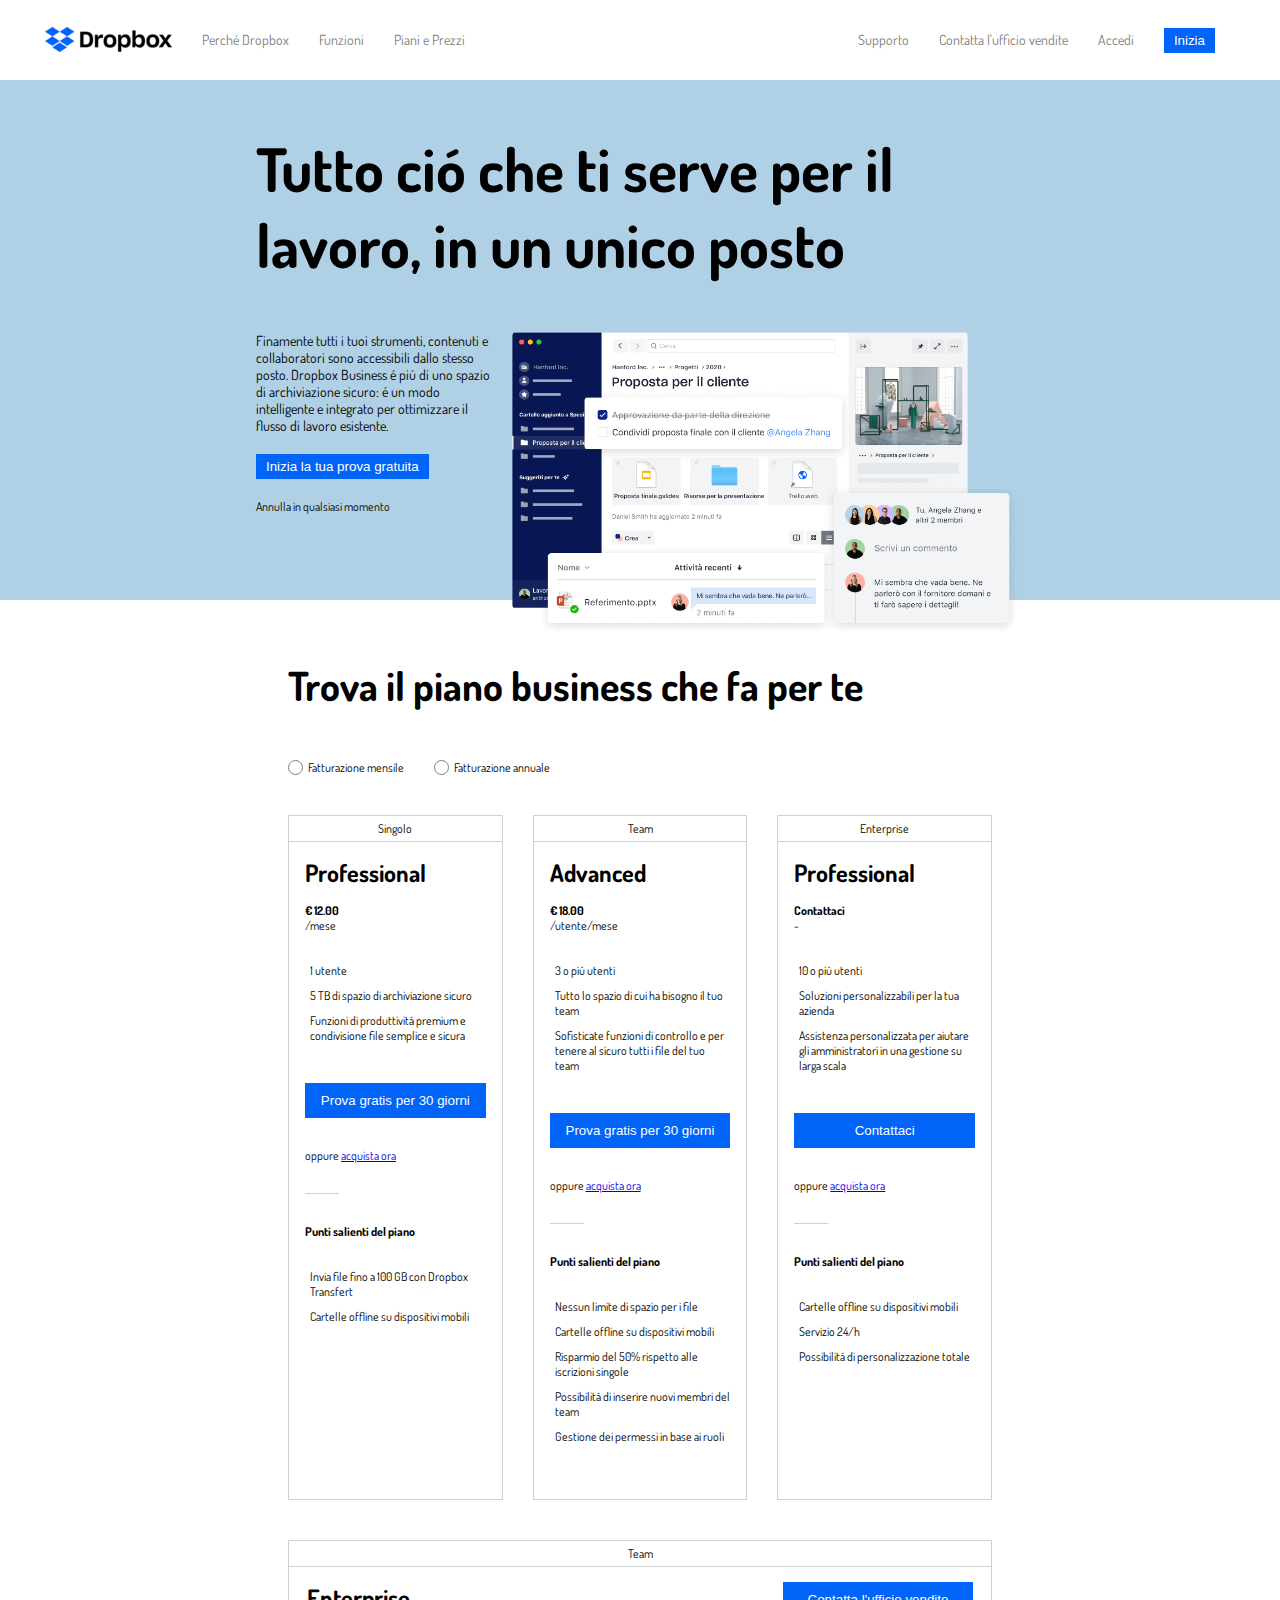
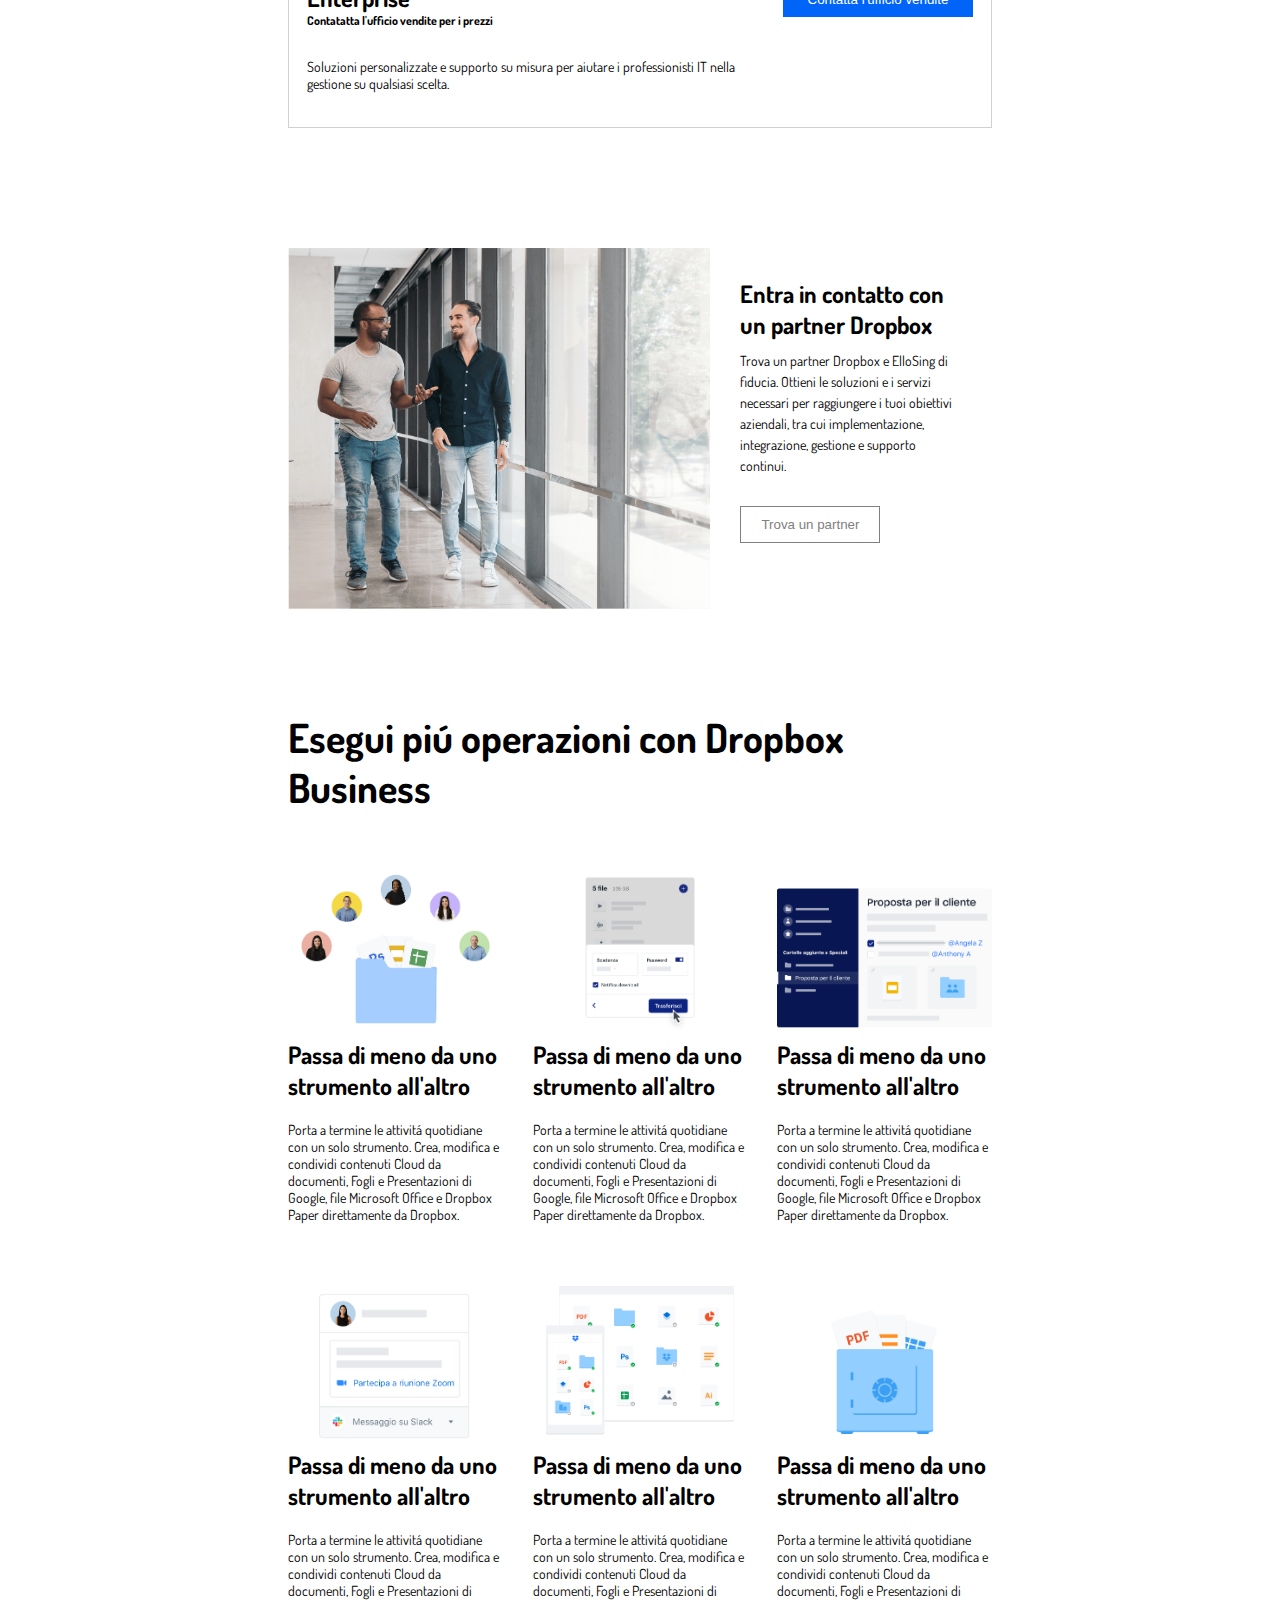
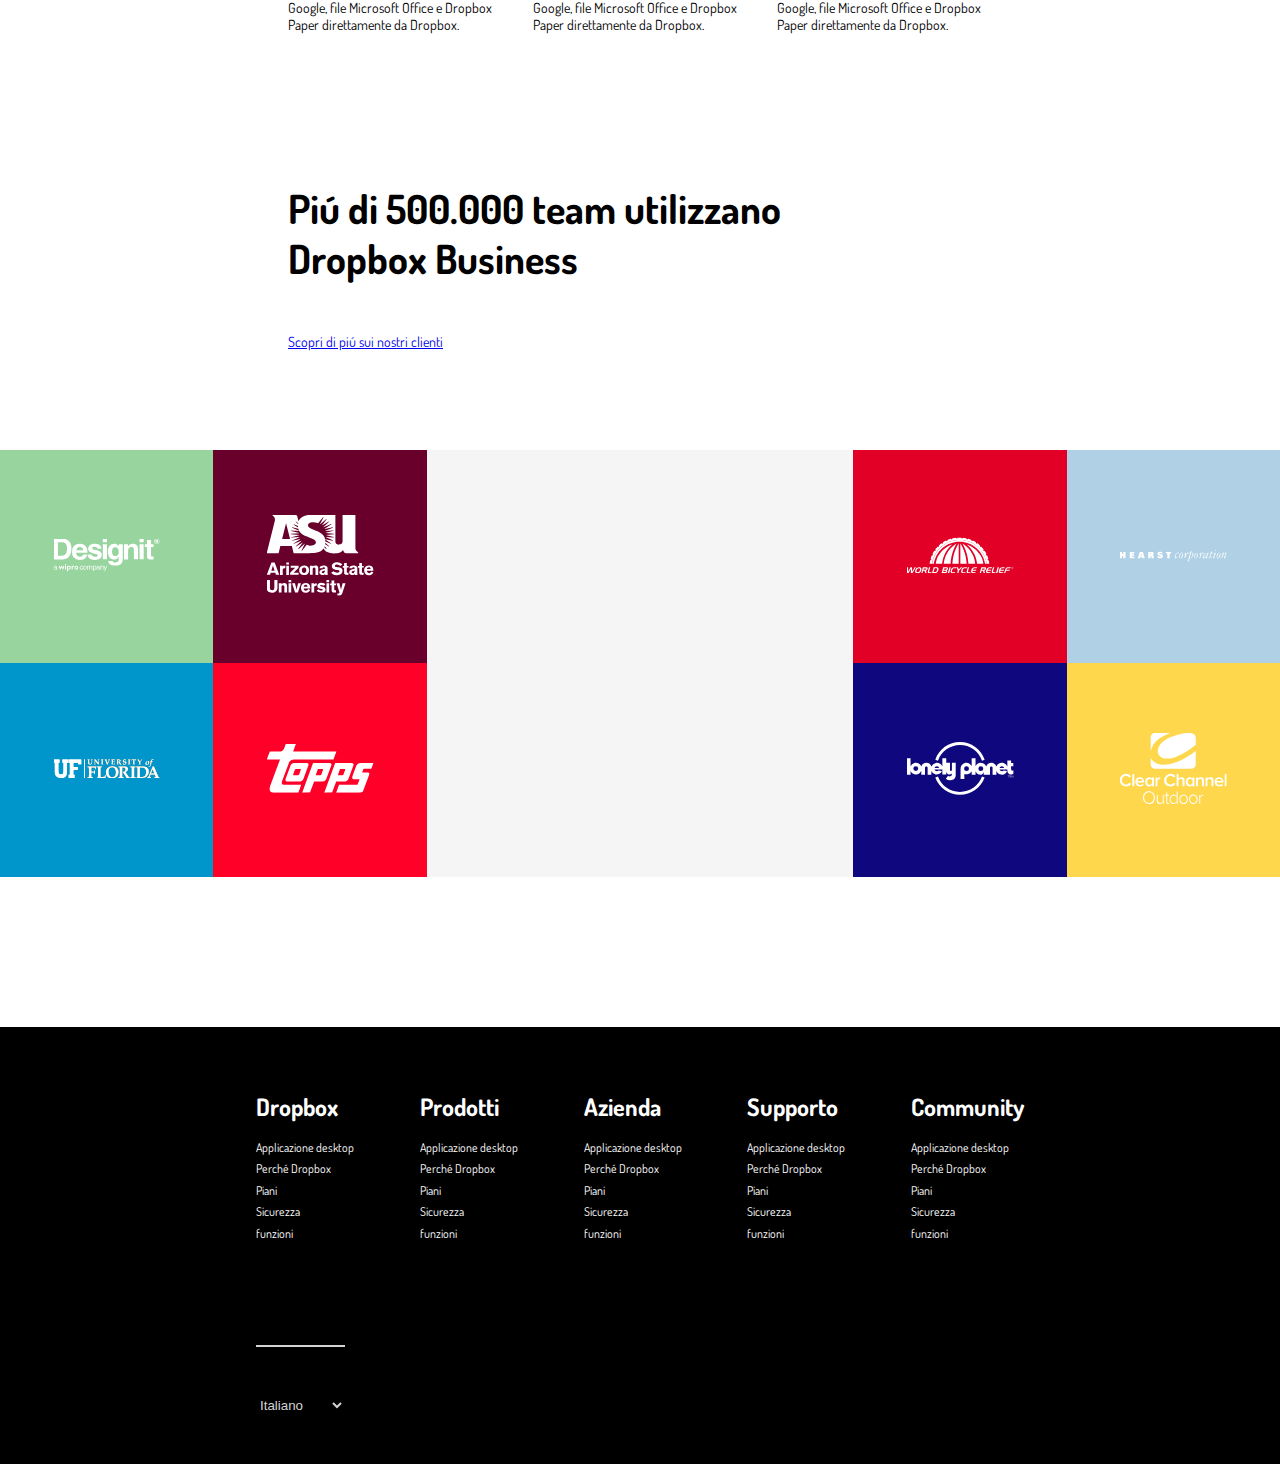
==== commit 310ece40: "clienti quasi completa" ====
--- a/index.html
+++ b/index.html
@@ -60,6 +60,7 @@
                 </div>
             </div>
         </section>
+
         <!-- piani -->
         <section>
             <div class="center-box content piani">
@@ -367,56 +368,125 @@
                 <!-- parte sx -->
                 <div class="loghi flex">
 
-                    <div class="logo-cliente">
-                        <div class="img-cliente">
-                            <img src="img/designit.svg" alt="designit">
-                        </div>
-                    </div>
-
-                    <div class="logo-cliente">
-                        <div class="img-cliente">
-                            <img src="img/designit.svg" alt="designit">
-                        </div>
-                    </div>
-
-                    <div class="logo-cliente">
-                        <div class="img-cliente">
-                            <img src="img/designit.svg" alt="designit">
+                    <div class="logo-cliente green " tabIndex="3">
+                        <div class="img-cliente">
+                            <img class="white" src="img/designit.svg" alt="designit">
+                        </div>
+                    </div>
+
+                    <div class="logo-cliente darkred" tabIndex="4">
+                        <div class="img-cliente">
+                            <img class="white" src="img/arizona_state_university.svg" alt="designit">
+                        </div>
+                    </div>
+
+                    <div class="logo-cliente lightblue" tabIndex="5">
+                        <div class="img-cliente ">
+                            <img class="white" src="img/university_of_florida.svg" alt="designit">
                         </div>
                     </div>
                     
-                    <div class="logo-cliente">
-                        <div class="img-cliente">
-                            <img src="img/designit.svg" alt="designit">
+                    <div class="logo-cliente red-sx" tabIndex="6">
+                        <div class="img-cliente">
+                            <img class="white" src="img/topps.svg" alt="designit">
                         </div>
                     </div>
                 </div>
                 <!-- parte centro -->
-                <div class="loghi description"></div>
+                <div class="loghi description">
+                    <div class="center-schede">
+
+                        <div class="scheda-azienda designit">
+                            <div class="logo-scheda">
+                                <img src="img/designit.svg" alt="desegnit">
+                            </div>
+                            <p>"Imembri del nostro team lavorano constantemente in Paesi, fusi orari e uffici diversi. Ora molte soluzioni sono compatibili con queste esigenze, ma nessuna é facile quanto Dropbox e Dropbox Paper. Ora molte soluzioni sono compatibili con queste esigenze, ma nessuna é facile quanto Dropbox Paper".</p>
+                            <span>Morten Thomsen, Global IT Lead</span>
+                        </div>
+
+                        <div class="scheda-azienda asu">
+                            <div class="logo-scheda">
+                                <img src="img/arizona_state_university.svg" alt="asu">
+                            </div>
+                            <p>"Imembri del nostro team lavorano constantemente in Paesi, fusi orari e uffici diversi. Ora molte soluzioni sono compatibili con queste esigenze, ma nessuna é facile quanto Dropbox e Dropbox Paper. Ora molte soluzioni sono compatibili con queste esigenze, ma nessuna é facile quanto Dropbox Paper".</p>
+                            <span>Morten Thomsen, Global IT Lead</span>
+                        </div>
+                        
+                        <div class="scheda-azienda uf">
+                            <div class="logo-scheda">
+                                <img src="img/university_of_florida.svg" alt="uf">
+                            </div>
+                            <p>"Imembri del nostro team lavorano constantemente in Paesi, fusi orari e uffici diversi. Ora molte soluzioni sono compatibili con queste esigenze, ma nessuna é facile quanto Dropbox e Dropbox Paper. Ora molte soluzioni sono compatibili con queste esigenze, ma nessuna é facile quanto Dropbox Paper".</p>
+                            <span>Morten Thomsen, Global IT Lead</span>
+                        </div>
+
+                        <div class="scheda-azienda topps">
+                            <div class="logo-scheda">
+                                <img src="img/topps.svg" alt="topps">
+                            </div>
+                            <p>"Imembri del nostro team lavorano constantemente in Paesi, fusi orari e uffici diversi. Ora molte soluzioni sono compatibili con queste esigenze, ma nessuna é facile quanto Dropbox e Dropbox Paper. Ora molte soluzioni sono compatibili con queste esigenze, ma nessuna é facile quanto Dropbox Paper".</p>
+                            <span>Morten Thomsen, Global IT Lead</span>
+                        </div>   
+
+                        <div class="scheda-azienda world">
+                            <div class="logo-scheda">
+                                <img src="img/world_bicycle_relief.svg" alt="world">
+                            </div>
+                            <p>"Imembri del nostro team lavorano constantemente in Paesi, fusi orari e uffici diversi. Ora molte soluzioni sono compatibili con queste esigenze, ma nessuna é facile quanto Dropbox e Dropbox Paper. Ora molte soluzioni sono compatibili con queste esigenze, ma nessuna é facile quanto Dropbox Paper".</p>
+                            <span>Morten Thomsen, Global IT Lead</span>
+                        </div>
+
+                        <div class="scheda-azienda hearst">
+                            <div class="logo-scheda">
+                                <img src="img/hearst_corp.svg" alt="hearst">
+                            </div>
+                            <p>"Imembri del nostro team lavorano constantemente in Paesi, fusi orari e uffici diversi. Ora molte soluzioni sono compatibili con queste esigenze, ma nessuna é facile quanto Dropbox e Dropbox Paper. Ora molte soluzioni sono compatibili con queste esigenze, ma nessuna é facile quanto Dropbox Paper".</p>
+                            <span>Morten Thomsen, Global IT Lead</span>
+                        </div>
+                        
+                        <div class="scheda-azienda lonely">
+                            <div class="logo-scheda">
+                                <img src="img/lonely_planet.svg" alt="lonely">
+                            </div>
+                            <p>"Imembri del nostro team lavorano constantemente in Paesi, fusi orari e uffici diversi. Ora molte soluzioni sono compatibili con queste esigenze, ma nessuna é facile quanto Dropbox e Dropbox Paper. Ora molte soluzioni sono compatibili con queste esigenze, ma nessuna é facile quanto Dropbox Paper".</p>
+                            <span>Morten Thomsen, Global IT Lead</span>
+                        </div>
+
+                        <div class="scheda-azienda clear">
+                            <div class="logo-scheda">
+                                <img src="img/clear_channel.svg" alt="clear">
+                            </div>
+                            <p>"Imembri del nostro team lavorano constantemente in Paesi, fusi orari e uffici diversi. Ora molte soluzioni sono compatibili con queste esigenze, ma nessuna é facile quanto Dropbox e Dropbox Paper. Ora molte soluzioni sono compatibili con queste esigenze, ma nessuna é facile quanto Dropbox Paper".</p>
+                            <span>Morten Thomsen, Global IT Lead</span>
+                        </div> 
+
+
+                    </div>
+                </div>
                 <!-- parte dx -->
                 <div class="loghi flex">
 
-                    <div class="logo-cliente">
-                        <div class="img-cliente">
-                            <img src="img/designit.svg" alt="designit">
-                        </div>
-                    </div>
-
-                    <div class="logo-cliente">
-                        <div class="img-cliente">
-                            <img src="img/designit.svg" alt="designit">
+                    <div class="logo-cliente red-dx" tabIndex="7">
+                        <div class="img-cliente">
+                            <img class="white" src="img/world_bicycle_relief.svg" alt="designit">
+                        </div>
+                    </div>
+
+                    <div class="logo-cliente lightgrey" tabIndex="8">
+                        <div class="img-cliente">
+                            <img class="white" src="img/hearst_corp.svg" alt="designit">
                         </div>
                     </div>
                     
-                    <div class="logo-cliente">
-                        <div class="img-cliente">
-                            <img src="img/designit.svg" alt="designit">
+                    <div class="logo-cliente darkblue" tabIndex="9">
+                        <div class="img-cliente">
+                            <img class="white" src="img/lonely_planet.svg" alt="designit">
                         </div>
                     </div>
                     
-                    <div class="logo-cliente">
-                        <div class="img-cliente">
-                            <img src="img/designit.svg" alt="designit">
+                    <div class="logo-cliente yellow" tabIndex="10">
+                        <div class="img-cliente">
+                            <img class="white" src="img/clear_channel.svg" alt="designit">
                         </div>
                     </div>
                 </div>
--- a/css/style.css
+++ b/css/style.css
@@ -367,7 +367,6 @@
 
 .clienti .loghi {
     flex-basis: calc(100%/3);
-    background-color: brown;
     flex-wrap: wrap;
 }
 
@@ -375,8 +374,9 @@
     flex-basis: 50%;
     padding-top: 50%;
     position: relative;
-    border: 1px solid blue;
-}
+    outline-offset: -10px;
+}
+
 .clienti .img-cliente{
     position: absolute;
     top: 50%;
@@ -385,11 +385,87 @@
     width: 50%;
     
 }
+.clienti img.white{
+    filter: invert(1);
+}
 .clienti img{
-    filter: invert(1);
+    
     max-width: 100%;
 }
 
+/* schede clienti */
+
+.description .center-schede{
+    width: 85%;
+    margin: 35px auto;
+    color: lightslategray;
+}
+
+.description .logo-scheda{
+    width: 20%;
+    border-bottom: 1px solid rgb(225, 225, 226);
+    padding-bottom: 30px;
+}
+.logo-scheda img{
+    max-width: 200%;
+}
+
+.scheda-azienda p{
+    padding: 30px 0;
+    
+}
+
+.designit, .asu, .uf, .topps, .world, .hearst, .lonely, .clear{
+    display: none;
+}
+
+
+
+
+
+/* colori sx */
+.logo-cliente.green{
+    background-color: rgb(152, 212, 158);
+}
+.logo-cliente.darkred{
+    background-color: rgb(104, 0, 43);
+}
+.logo-cliente.lightblue{
+    background-color: rgb(0, 149, 203);
+}
+.logo-cliente.red-sx{
+    background-color: rgb(255, 0, 40);
+}
+/* colori dx */
+.logo-cliente.red-dx{
+    background-color: rgb(227, 0, 38);
+}
+.logo-cliente.lightgrey{
+    background-color: rgb(176, 209, 229);
+}
+.logo-cliente.darkblue{
+    background-color: rgb(15, 7, 126);
+}
+.logo-cliente.yellow{
+    background-color: rgb(255, 215, 76);
+}
+
+/* colore centro */
+
+.loghi.description{
+    background-color: rgb(245, 245, 245);
+}
+
+
+
+
+
+/* interaction clienti */
+
+.logo-cliente:focus{
+    outline: 10px solid rgba(255, 255, 255, 0.5);
+    
+  }
 
 /* regole footer */
 
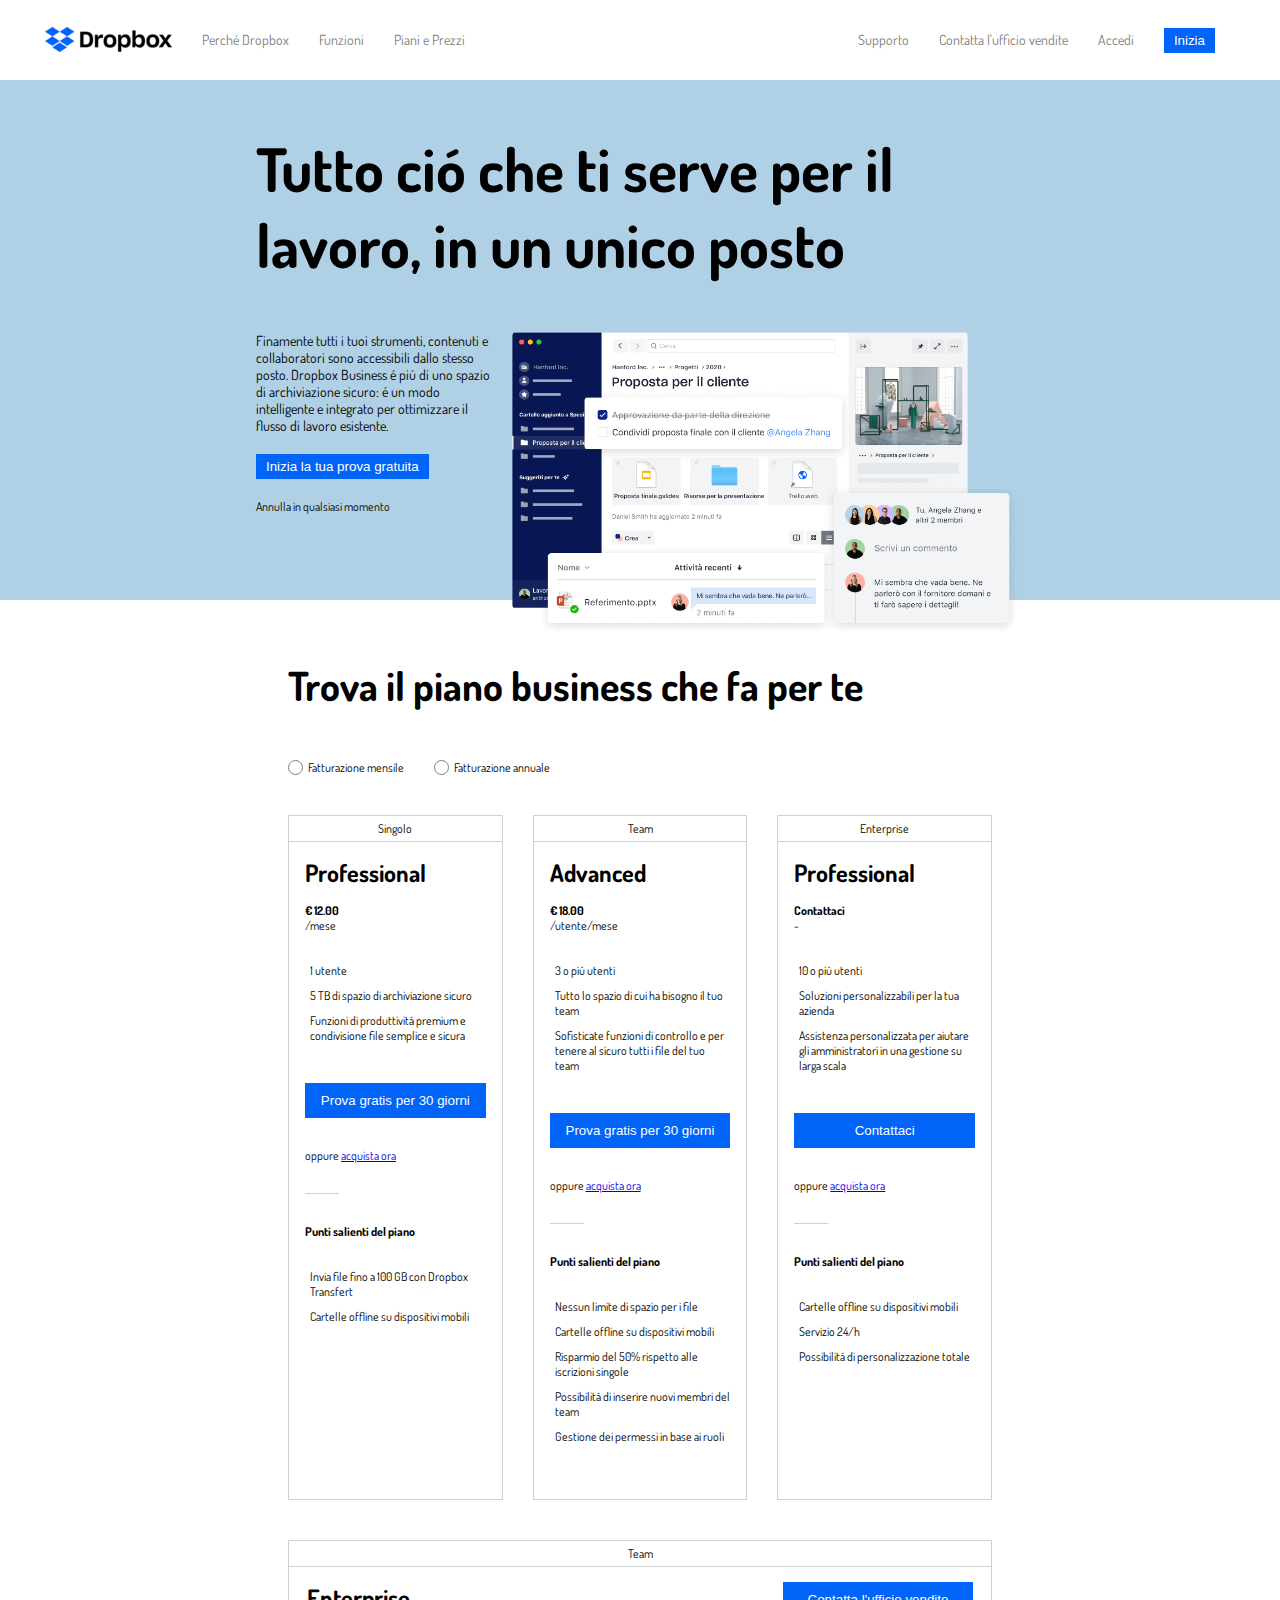
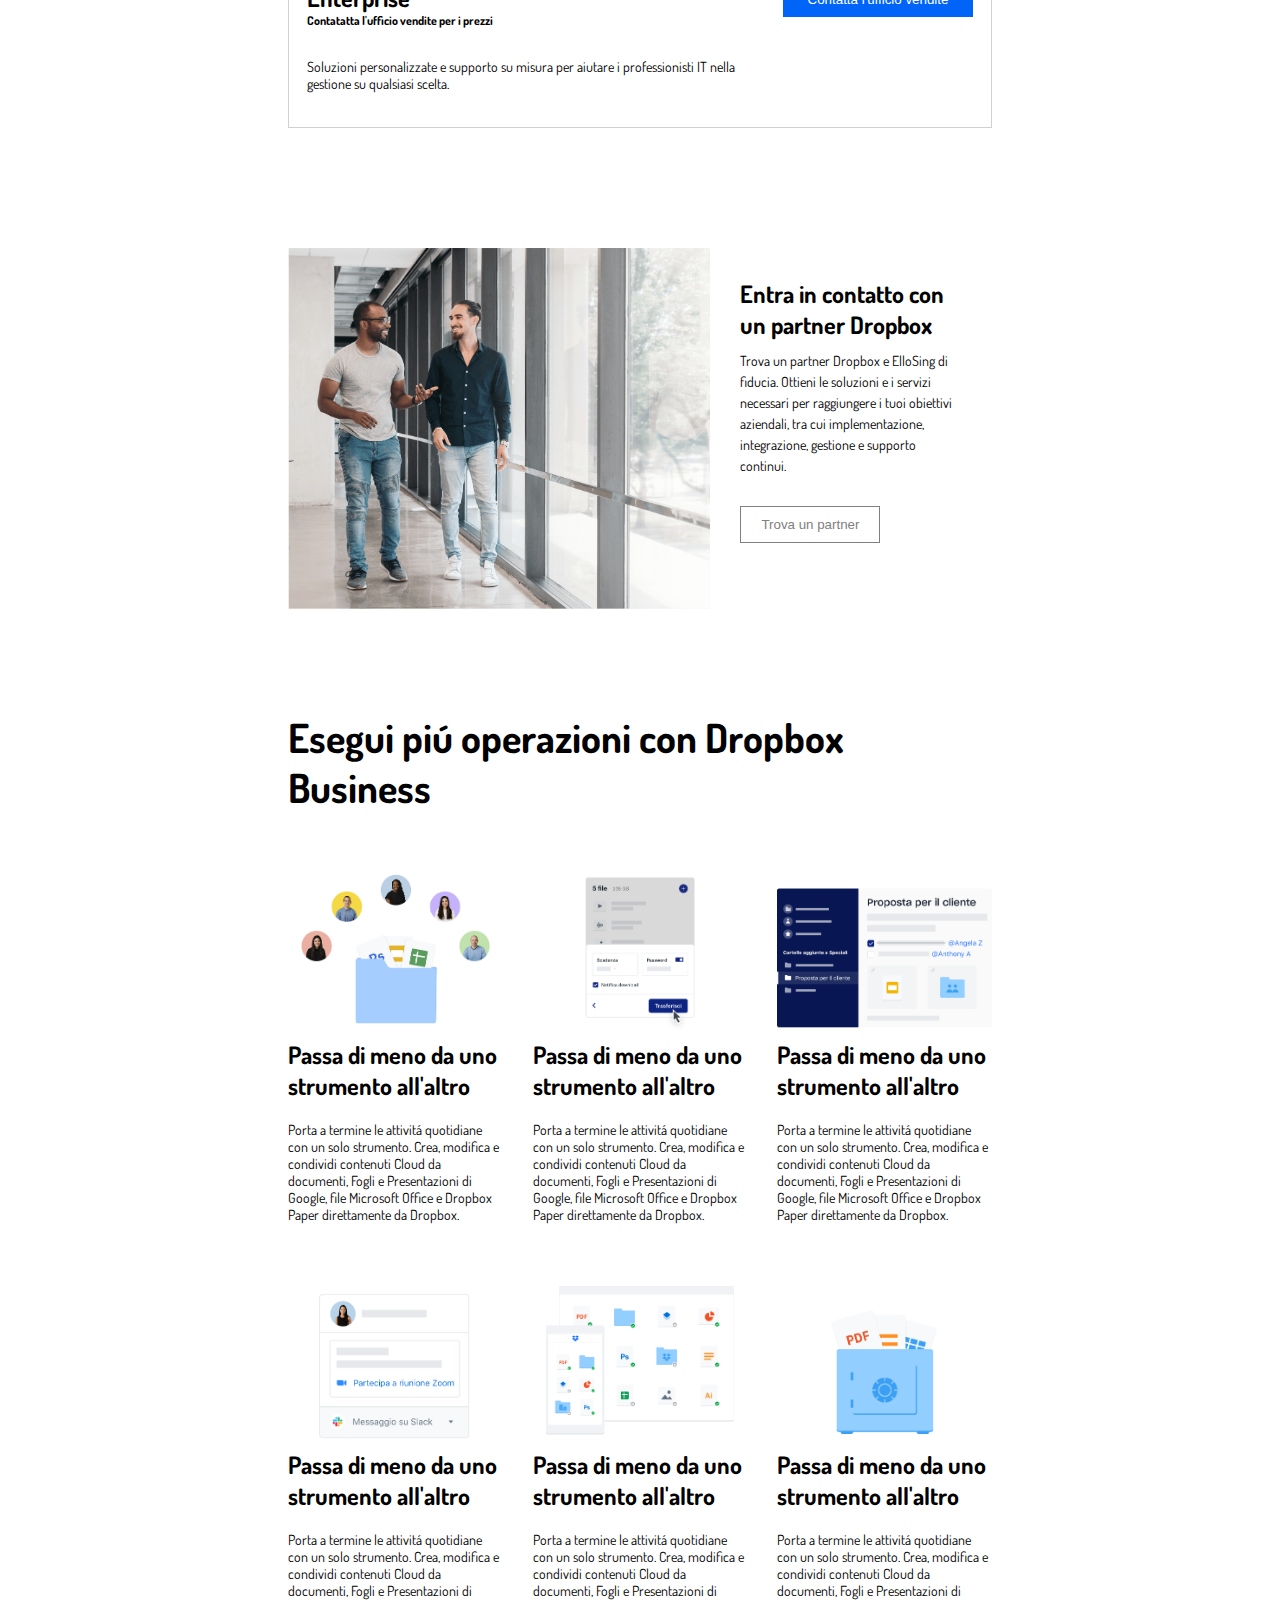
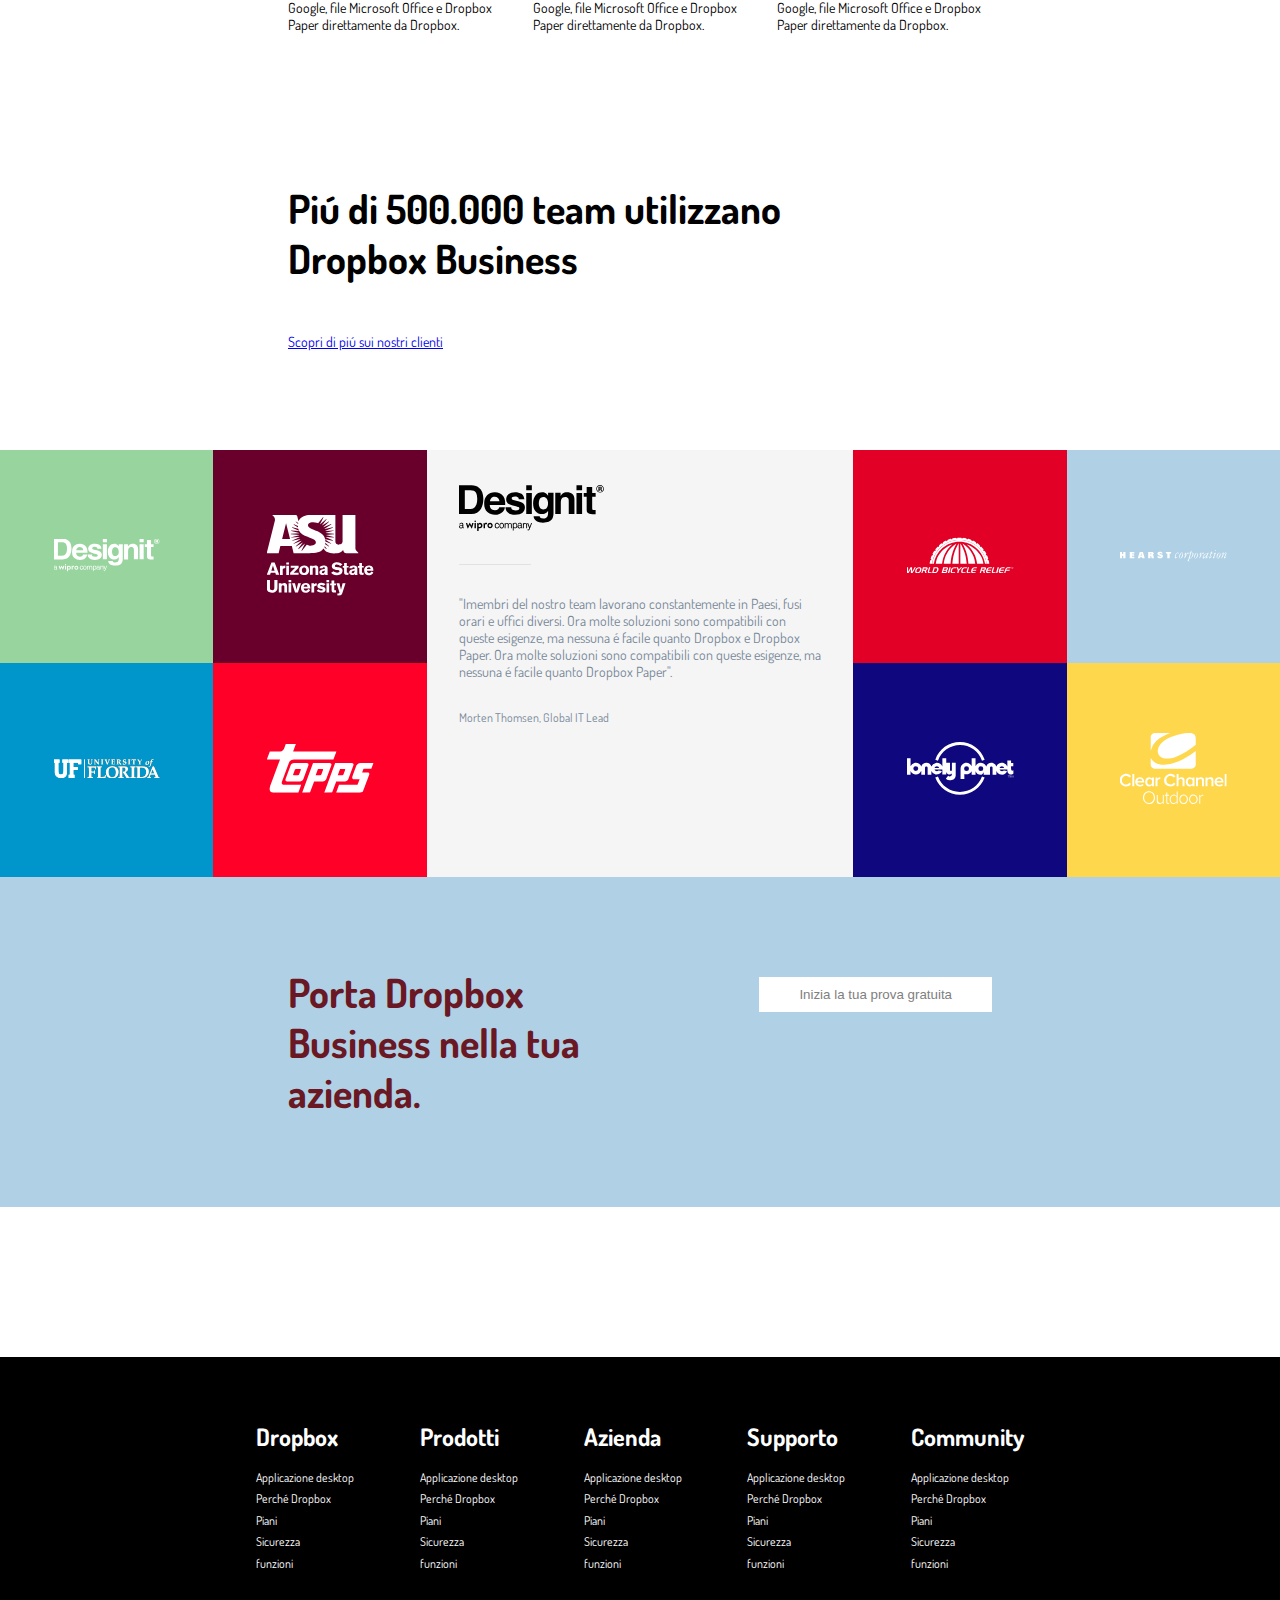
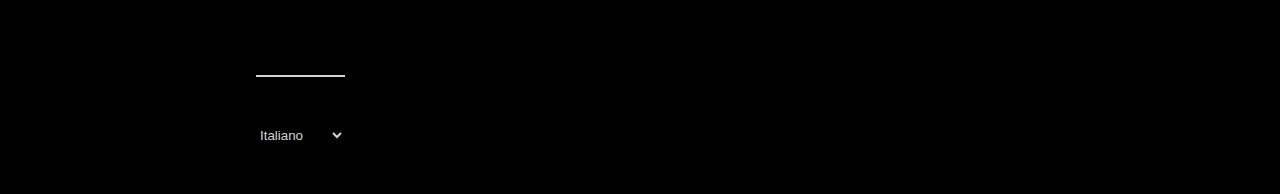
==== commit f931ce52: "sezione clienti" ====
--- a/index.html
+++ b/index.html
@@ -363,15 +363,18 @@
                     <a href="#">Scopri di piú sui nostri clienti</a>
                 </div>
             </div>
+
             <!-- clienti elemento grande-->
+
             <div class="flex">
                 <!-- parte sx -->
                 <div class="loghi flex">
 
-                    <div class="logo-cliente green " tabIndex="3">
+                    <div class="logo-cliente green" tabIndex="3">
+                        
                         <div class="img-cliente">
                             <img class="white" src="img/designit.svg" alt="designit">
-                        </div>
+                        </div>    
                     </div>
 
                     <div class="logo-cliente darkred" tabIndex="4">
@@ -488,6 +491,17 @@
                         <div class="img-cliente">
                             <img class="white" src="img/clear_channel.svg" alt="designit">
                         </div>
+                    </div>
+                </div>
+            </div>
+            <!-- clienti bottom -->
+            <div id="clienti-bottom">
+                <div class="flex center-box content">
+                    <div class="clienti-bottom-title">
+                        <h2>Porta Dropbox Business nella tua azienda.</h2>
+                    </div>
+                    <div class="clienti-bottom-button">
+                        <a href="#"><button>Inizia la tua prova gratuita</button></a>
                     </div>
                 </div>
             </div>
--- a/css/style.css
+++ b/css/style.css
@@ -72,8 +72,9 @@
 header{
     background-color: white;
     position: fixed;
+    z-index: 90;
     height: 80px;
-    width: 100vw;
+    width: 100%;
     padding-right: 20px;
 }
 
@@ -130,7 +131,7 @@
     /* jumbotron */
 #jumbotron{
     background-color: rgb(176, 209, 229);
-    width: 100vw;
+    width: 100%;
     height: 600px;
     padding-top: 130px;
 }
@@ -203,6 +204,8 @@
     margin-right: 30px;
     margin-left: 5px;
 }
+
+
 .piani .elenco-piani{
     justify-content: space-between;
 }
@@ -353,6 +356,7 @@
 
 .clienti{
     margin-bottom: 150px;
+    width: 100%;
 }
 .clienti a{
     text-decoration: underline;
@@ -375,6 +379,7 @@
     padding-top: 50%;
     position: relative;
     outline-offset: -10px;
+    cursor: pointer;
 }
 
 .clienti .img-cliente{
@@ -392,6 +397,10 @@
     
     max-width: 100%;
 }
+.logo-cliente a{
+
+    cursor: pointer;
+}
 
 /* schede clienti */
 
@@ -415,10 +424,13 @@
     
 }
 
-.designit, .asu, .uf, .topps, .world, .hearst, .lonely, .clear{
+.asu, .uf, .topps, .world, .hearst, .lonely, .clear{
     display: none;
 }
 
+#designit:target{
+    display: inline-block;
+}
 
 
 
@@ -456,15 +468,45 @@
     background-color: rgb(245, 245, 245);
 }
 
-
-
-
+/* clienti bottom */
+
+#clienti-bottom{
+    
+    background-color: rgb(176, 209, 229);
+    justify-content: space-between;
+}
+
+#clienti-bottom > div{
+    padding: 90px 0;
+}
+
+.clienti-bottom-title{
+    flex-basis: 50%;
+}
+.clienti-bottom-button{
+    flex-basis: 50%;
+    text-align: end;   
+}
+
+.clienti-bottom-title{
+    color: rgb(106, 24, 36);
+}
+.clienti-bottom-button button{
+    margin-top: 10px;
+    padding: 10px 40px;
+    background-color: rgb(255, 255, 255);
+    color: gray;
+}
 
 /* interaction clienti */
 
 .logo-cliente:focus{
     outline: 10px solid rgba(255, 255, 255, 0.5);
     
+  }
+
+  .clienti-bottom-button button:hover{
+    background-color: rgba(255, 255, 255, 0.8);
   }
 
 /* regole footer */
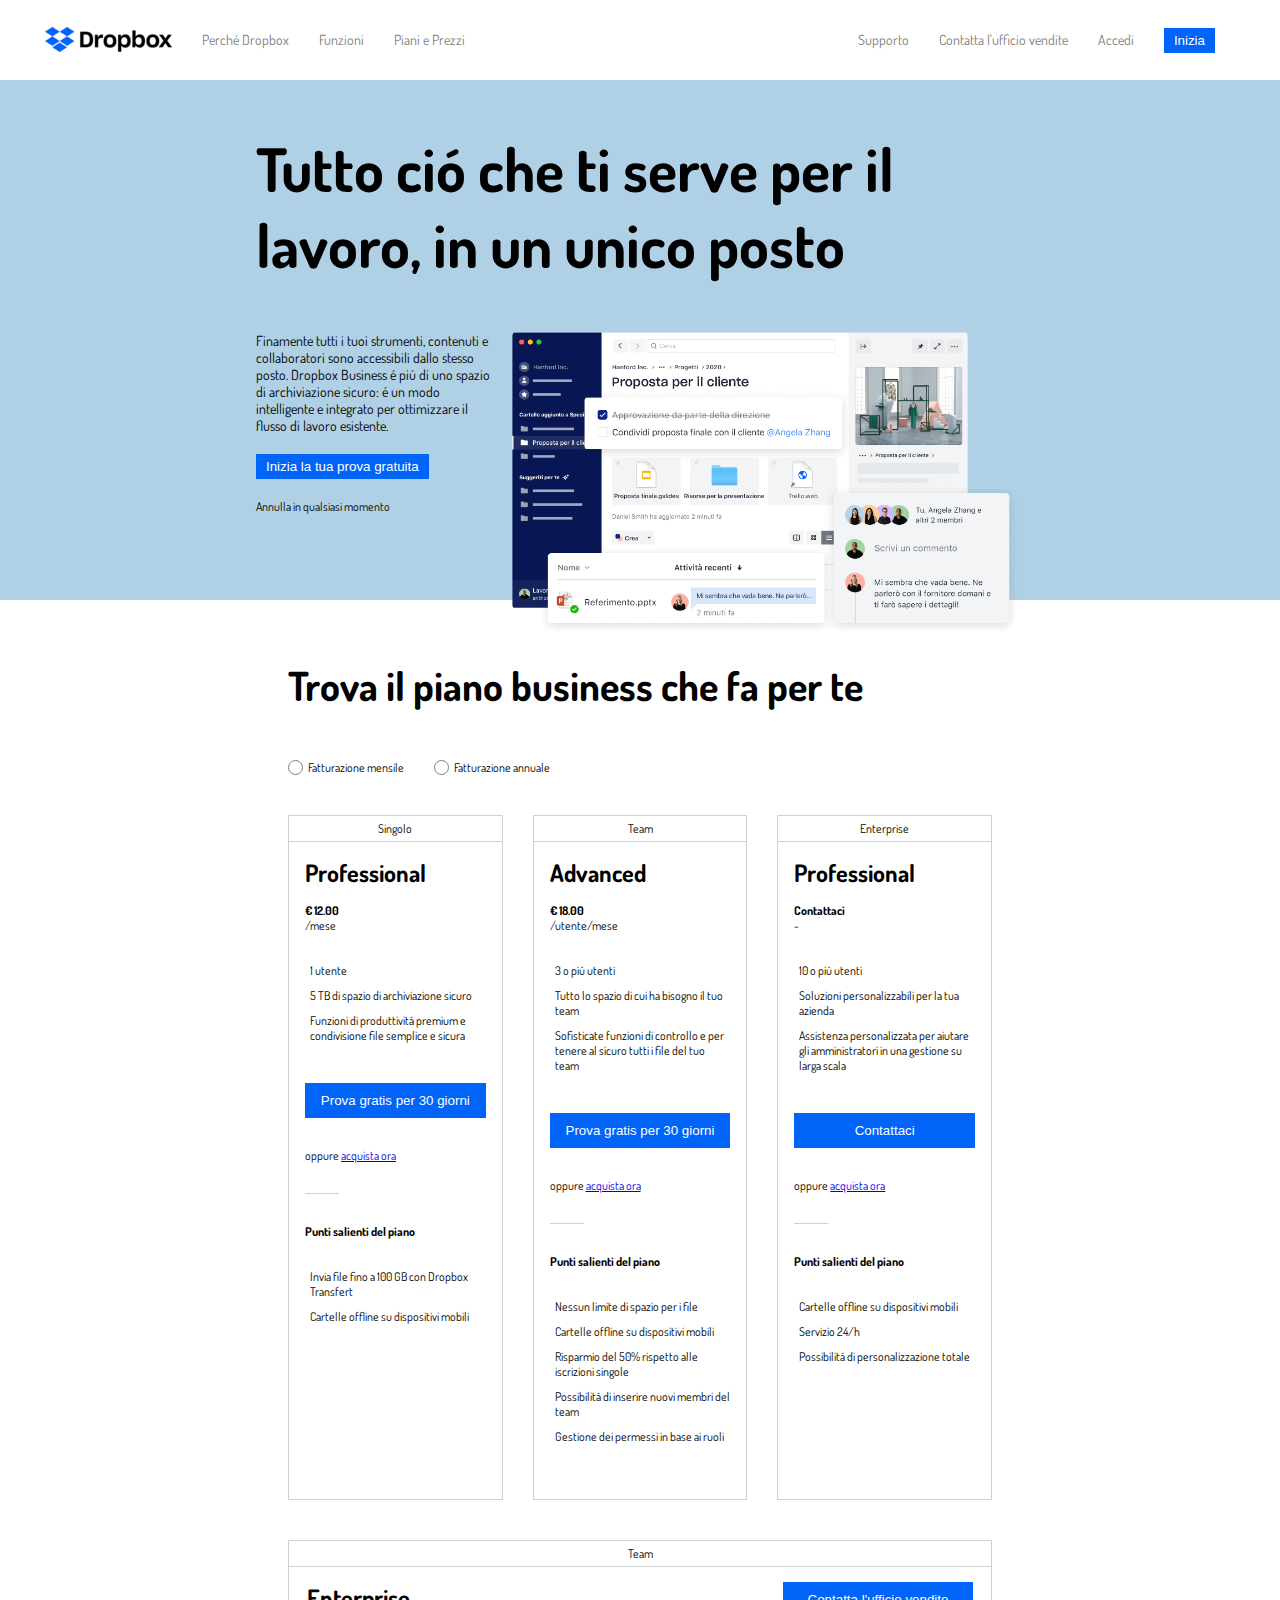
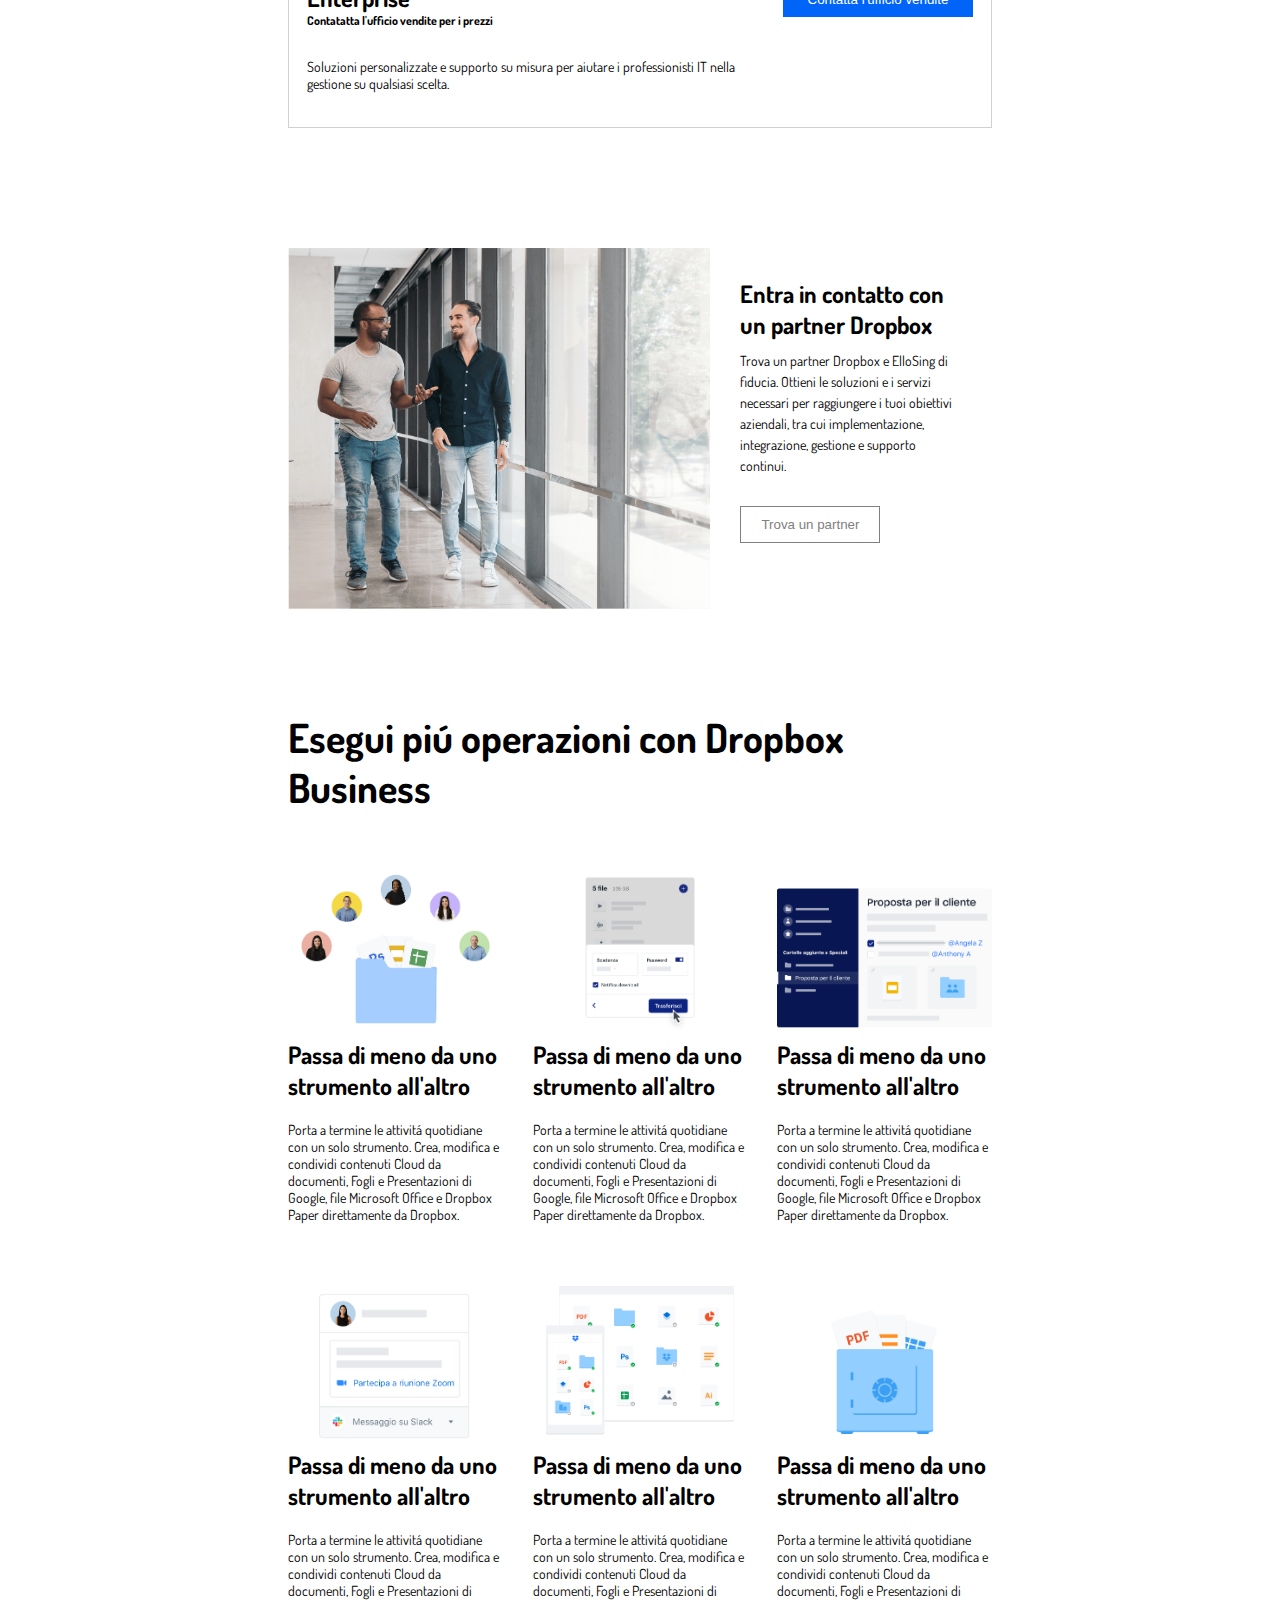
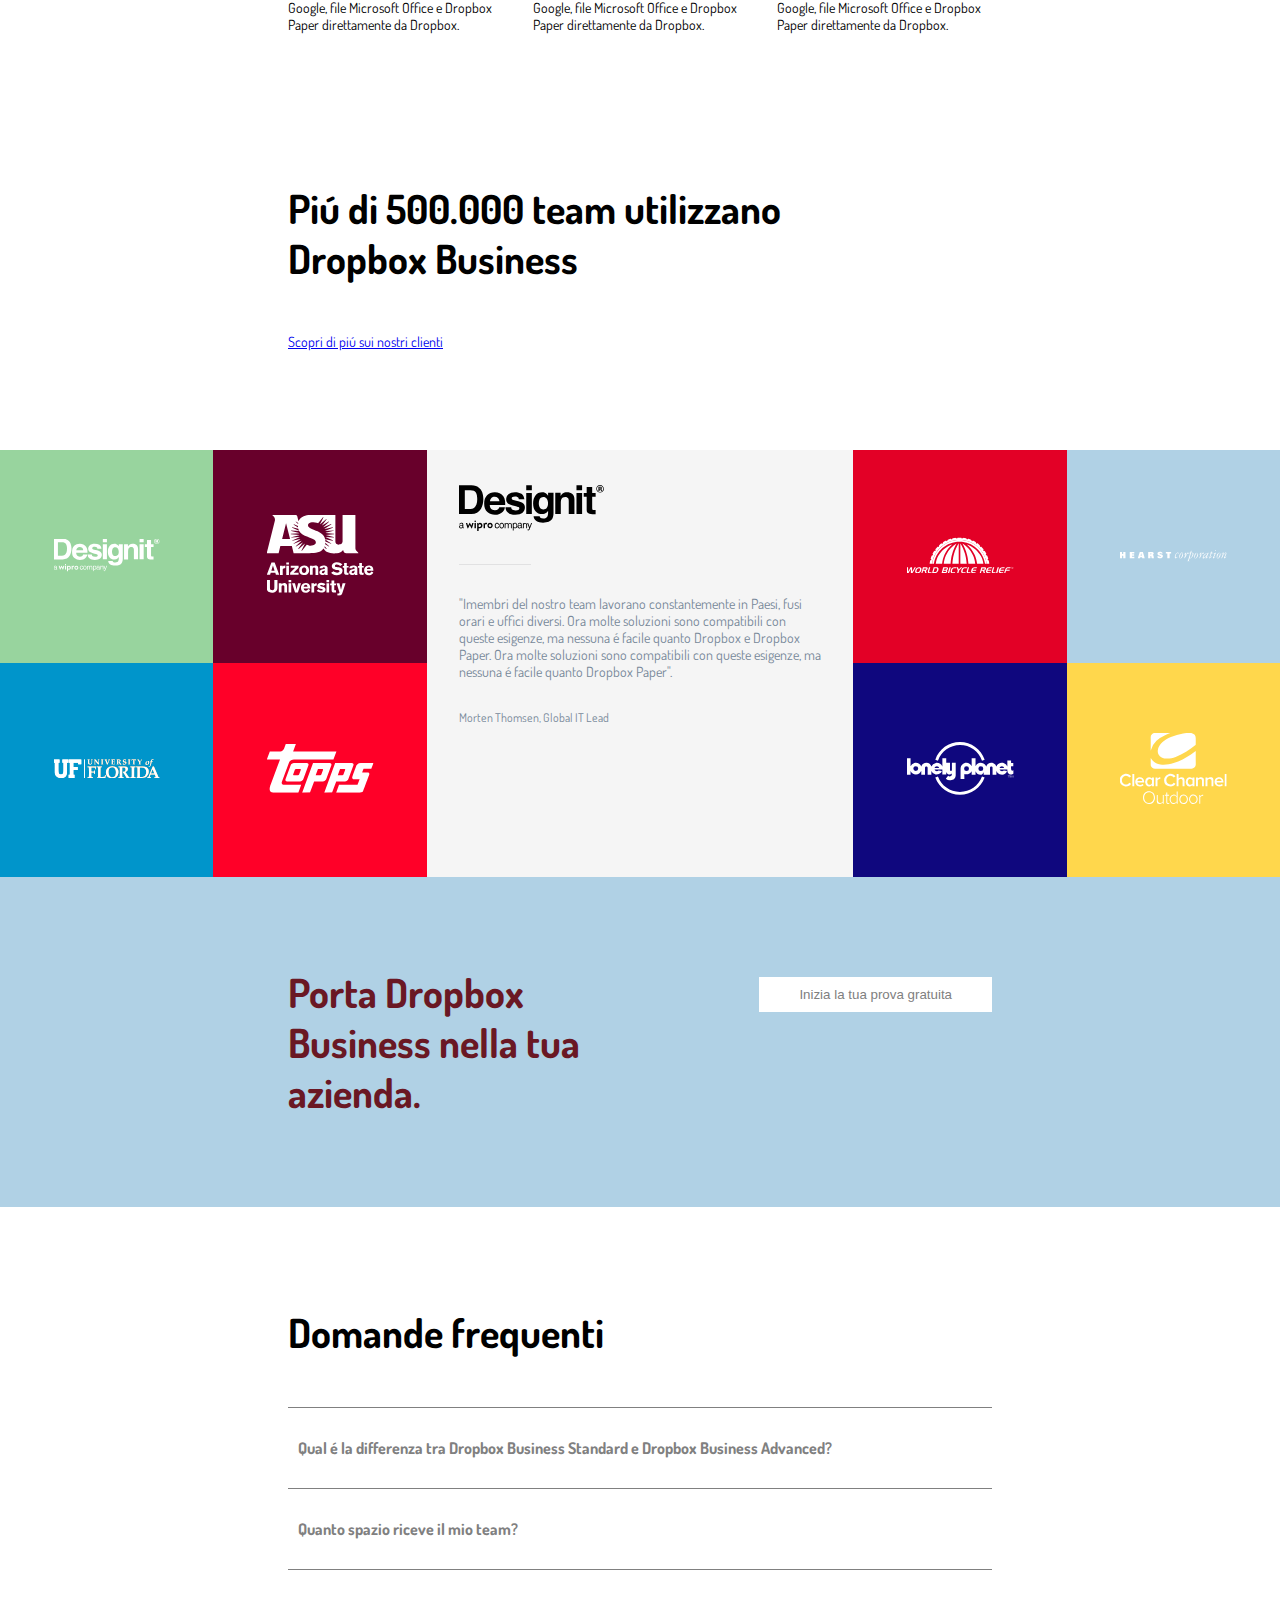
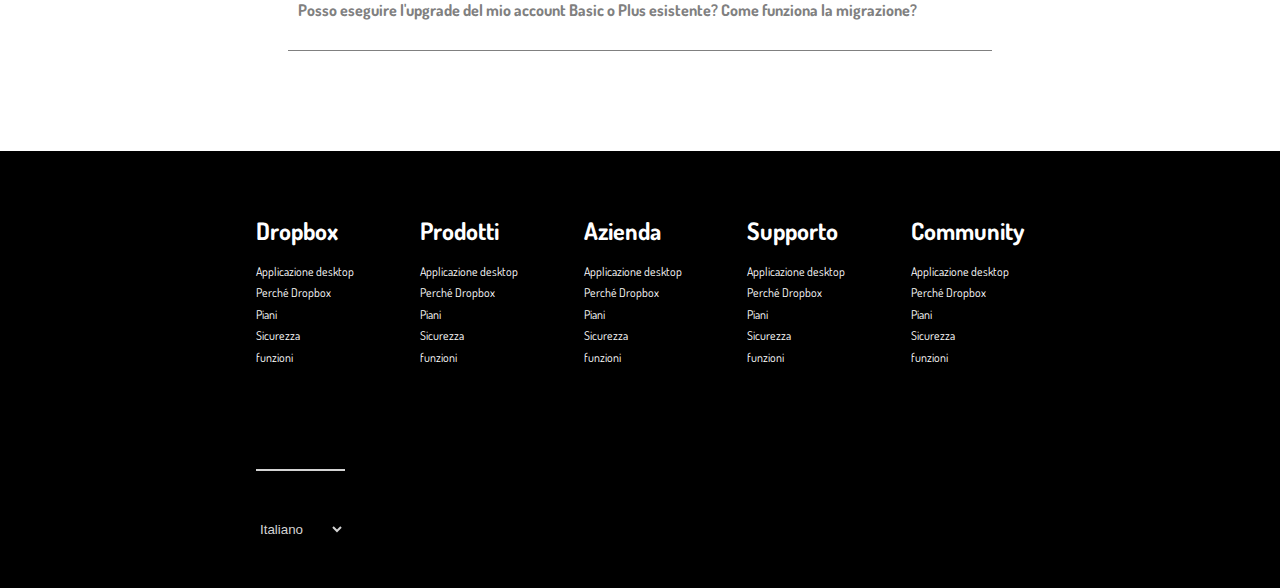
==== commit 27b91a1f: "faq" ====
--- a/index.html
+++ b/index.html
@@ -507,7 +507,41 @@
             </div>
         </section>
         <!-- domande frequenti -->
-        <section></section>
+        <section class="faq">
+            <div class="center-box content">
+                <h2>Domande frequenti</h2>
+                <!-- domanda -->
+                <div class="domanda" tabIndex="7">
+                    <span>Qual é la differenza tra Dropbox Business Standard e Dropbox Business Advanced?</span>
+                    <div class="mini-arrow">
+                        <i class="fa-solid fa-angle-down"></i>
+                    </div>
+                    <div class="risposta">
+                        Dropbox offre tre piani per soddisfare le esigenze del tuo team. Il piano Standard offre al tuo team 5.000 GB di spazio di archiviazione condiviso. Per i team che hanno bisogno di più spazio, i piani Advanced ed Enterprise offrono tutto lo spazio necessario.
+                    </div>
+                </div>
+                <!-- domanda -->
+                <div class="domanda" tabIndex="7">
+                    <span>Quanto spazio riceve il mio team?</span>
+                    <div class="mini-arrow">
+                        <i class="fa-solid fa-angle-down"></i>
+                    </div>
+                    <div class="risposta">
+                        Dropbox offre tre piani unici per i team in base alle tue esigenze. Il piano Standard fornisce 5.000 GB di spazio di archiviazione condiviso. Per i team che hanno bisogno di più spazio, i nostri piani Advanced ed Enterprise offrono archiviazione illimitata.
+                    </div>
+                </div>
+                <!-- domanda -->
+                <div class="domanda" tabIndex="7">
+                    <span>Posso eseguire l'upgrade del mio account Basic o Plus esistente? Come funziona la migrazione?</span>
+                    <div class="mini-arrow">
+                        <i class="fa-solid fa-angle-down"></i>
+                    </div>
+                    <div class="risposta">
+                        Se usi già Dropbox, passare a un piano per team è facile. I tuoi contenuti non subiranno alcuna modifica. I file non verranno spostati e tutte le impostazioni (ad esempio le relazioni tra cartelle condivise e dispositivi collegati) rimarranno invariate. Per gli amministratori: i membri del team che già usano Dropbox usufruiranno della stessa esperienza, mentre a tutti gli utenti che non dispongono di un account Dropbox verrà chiesto di registrarsi quando invii un invito. Per gli utenti Plus che passano a un piano per team, tutto il credito residuo sarà restituito sotto forma di rimborso proporzionale sul metodo di pagamento originale.
+                    </div>
+                </div>
+            </div>
+        </section>
     </main>
     
     
--- a/css/style.css
+++ b/css/style.css
@@ -355,7 +355,6 @@
 /* clienti */
 
 .clienti{
-    margin-bottom: 150px;
     width: 100%;
 }
 .clienti a{
@@ -509,6 +508,71 @@
     background-color: rgba(255, 255, 255, 0.8);
   }
 
+
+  /* faq */
+
+.faq{
+    padding: 100px 0;
+}
+.faq > .content{
+    border-bottom: 1px solid gray;
+}
+
+.faq h2{
+    margin-bottom: 50px;
+    max-width: 80%;
+}
+
+.faq .domanda{
+    position: relative;
+    border-top: 1px solid gray;
+    padding: 30px 10px;
+    font-size: 16px;
+    font-weight: bold;
+    color: gray;
+}
+
+.faq .fa-angle-down{
+    font-size: 12px;
+    color: black;  
+}
+
+.faq .mini-arrow{
+    position: absolute;
+    top: 30px;
+    right: 30px;
+    transition: transform 0.2s linear;
+}
+
+.faq .risposta{
+    padding-top: 30px;
+    font-weight: 500;
+    max-width: 85%;
+    display: none;
+}
+
+/* interaction faq */
+
+.faq .domanda:hover{
+    background-color: rgba(176, 209, 229, 0.4);
+}
+.faq .domanda:active{
+    background-color: rgba(176, 209, 229, 0.7);
+}
+
+.faq .domanda:active .risposta{
+    display: inline-block;
+}
+
+.faq .domanda:focus .risposta{
+    display: inline-block;
+}
+
+.faq .domanda:focus .mini-arrow{
+    transform: rotate(180deg);
+}
+
+
 /* regole footer */
 
 footer{
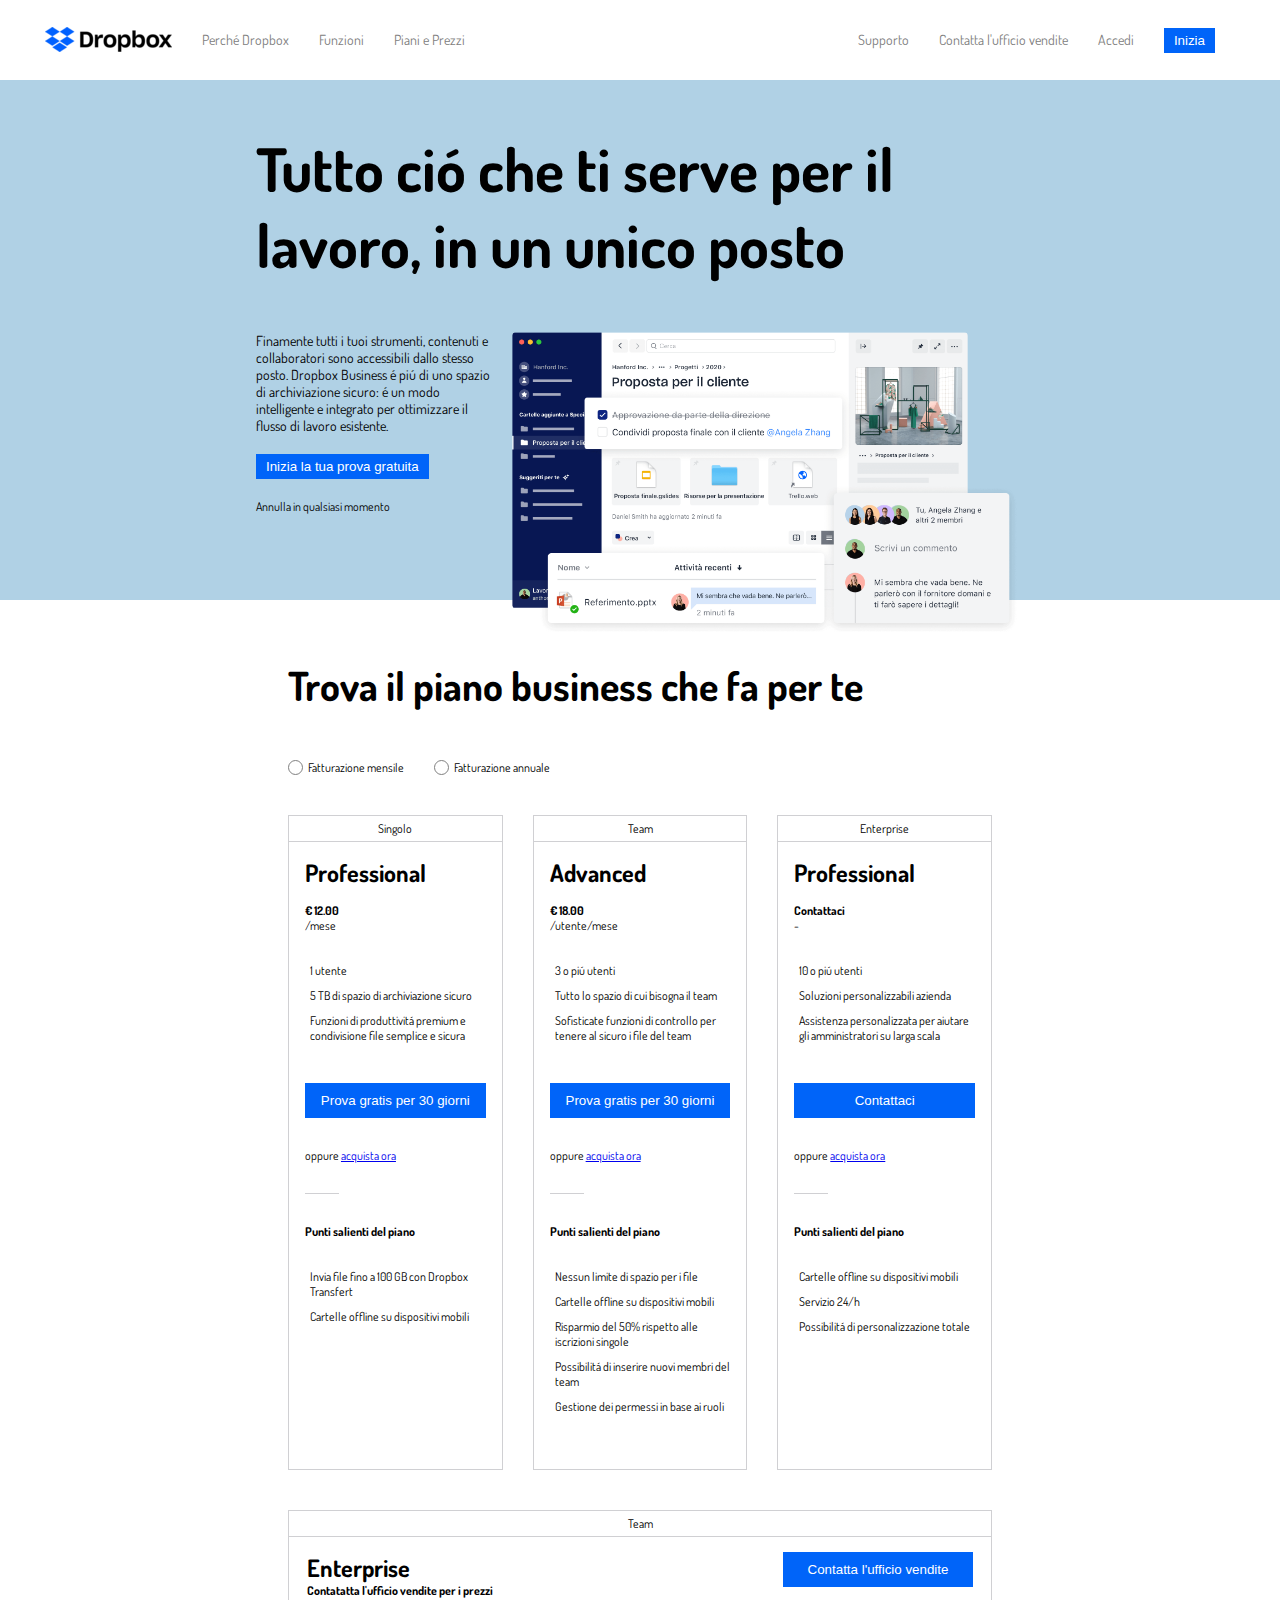
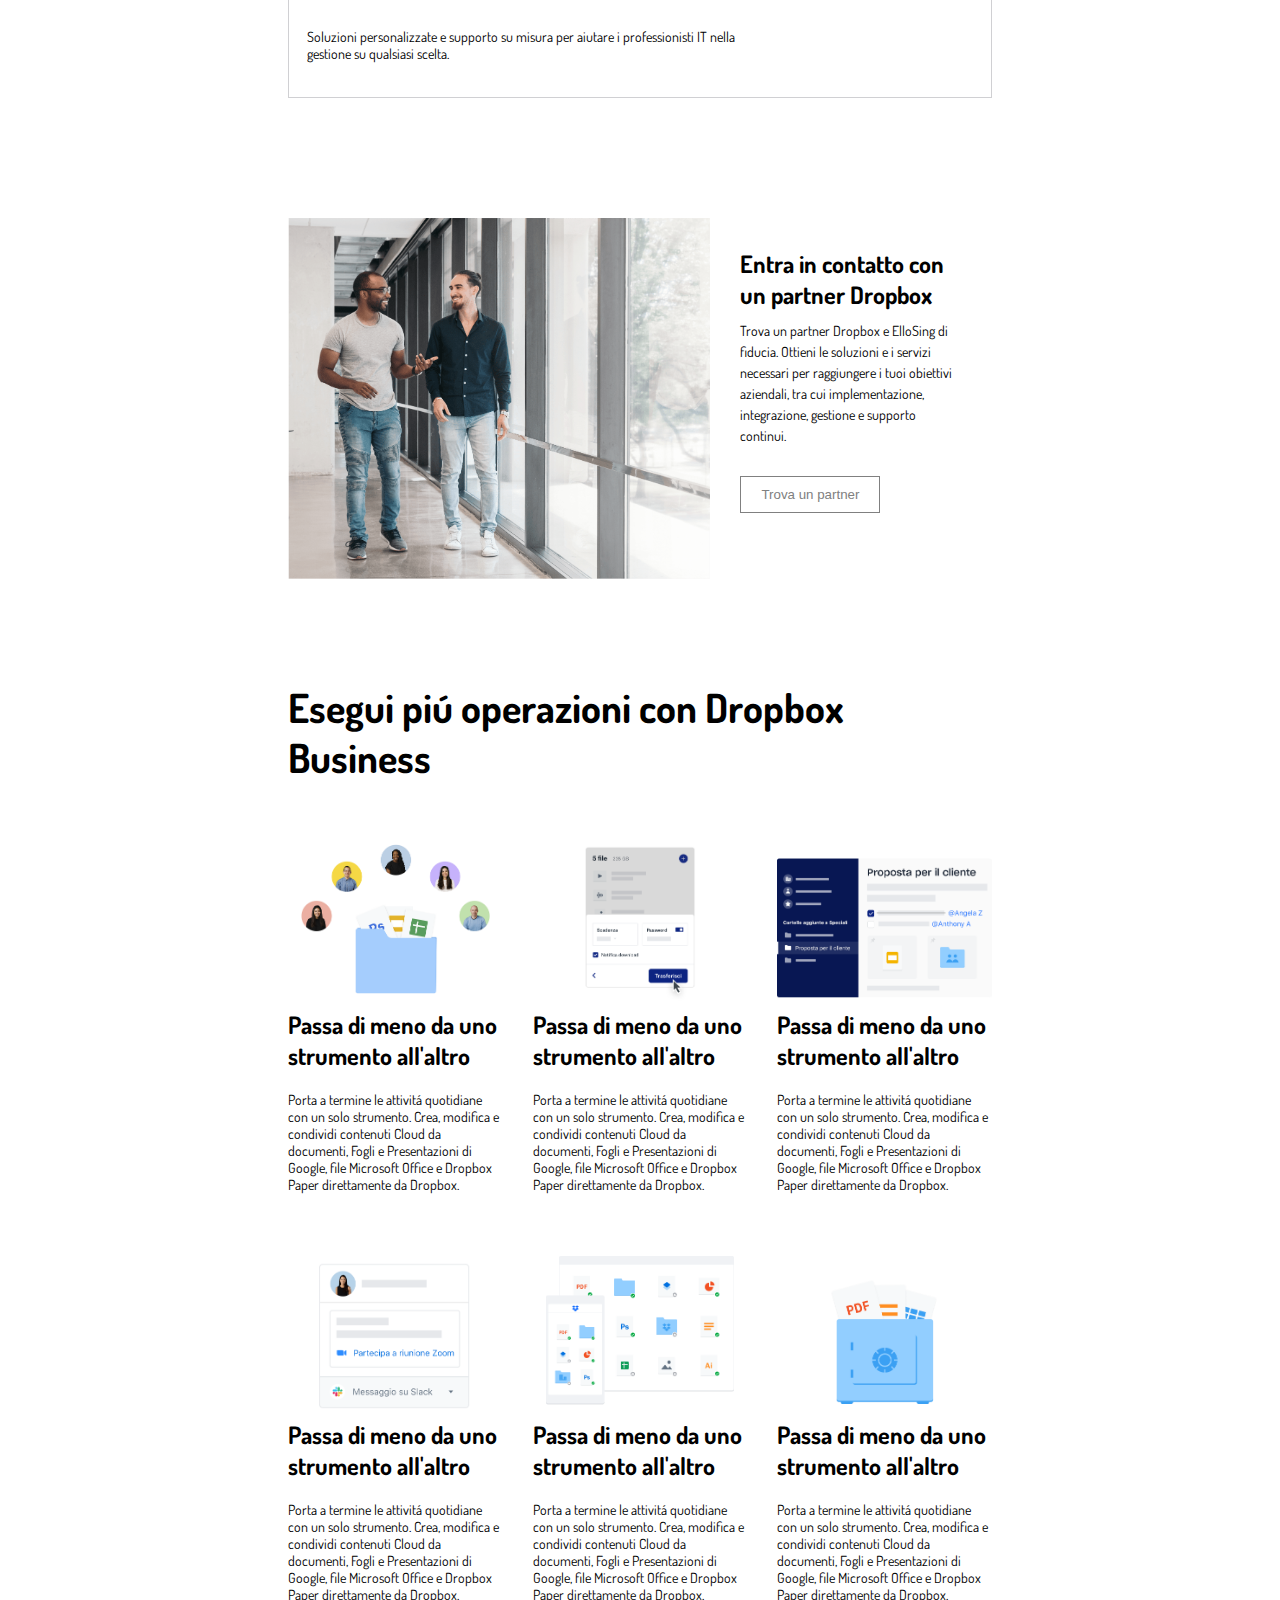
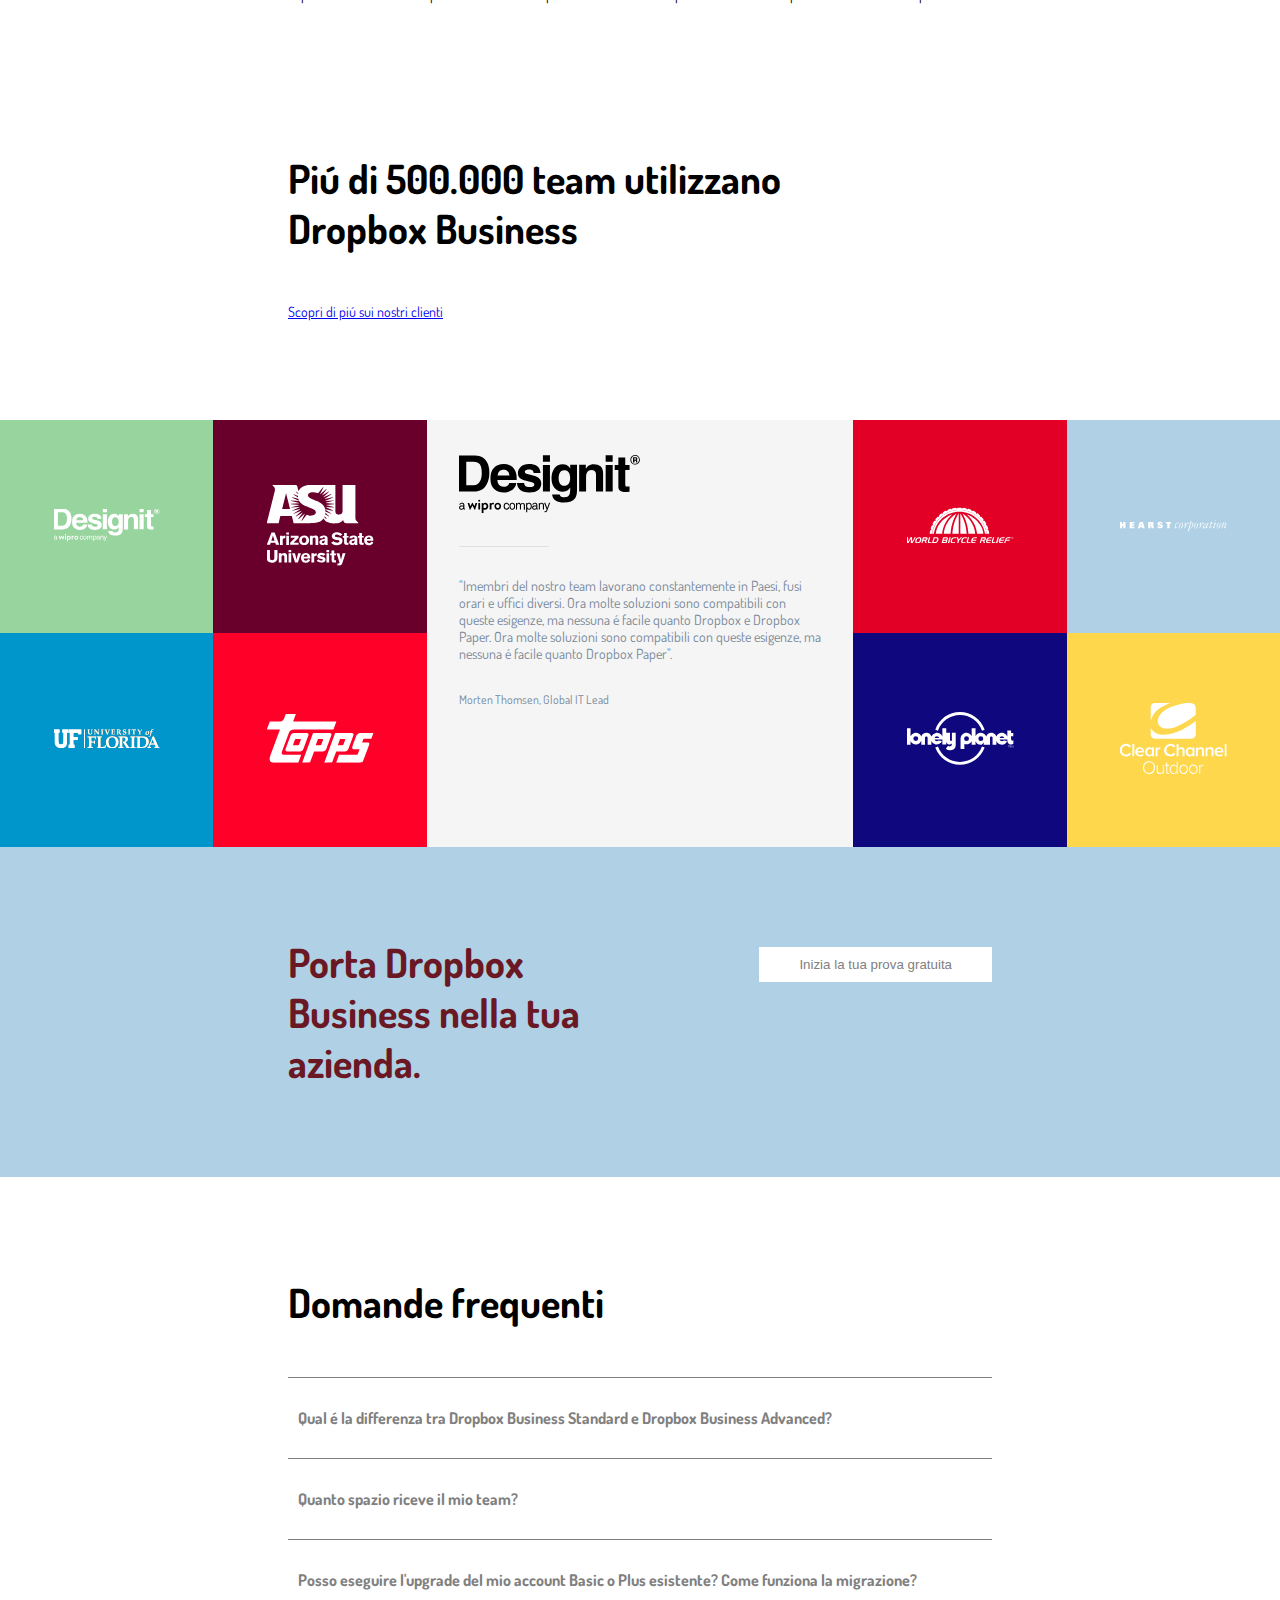
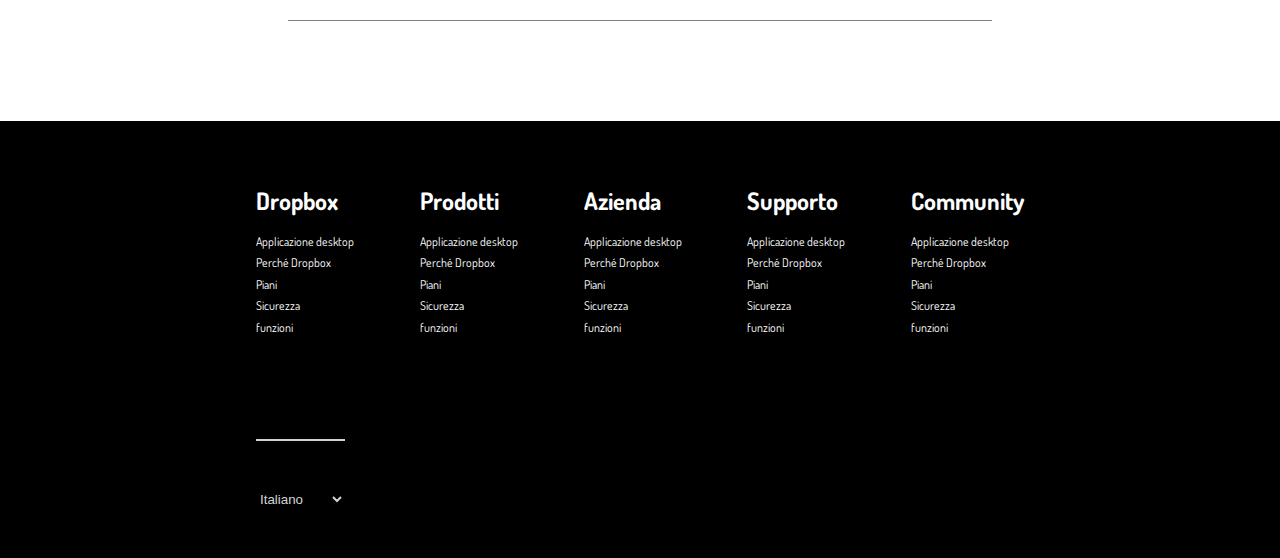
==== commit 47a4d688: "finale" ====
--- a/index.html
+++ b/index.html
@@ -51,7 +51,7 @@
                         <div>
                             Annulla in qualsiasi momento
                         </div>
-                        <a href="#"><i class="fa-solid fa-arrow-down"></i></a>
+                        <a href="#piani"><i class="fa-solid fa-arrow-down"></i></a>
                     </div>
                     
                     <div id="jumbo-img">
@@ -62,7 +62,7 @@
         </section>
 
         <!-- piani -->
-        <section>
+        <section id="piani">
             <div class="center-box content piani">
                 <!-- scelta fatturazione -->
                 <h2>Trova il piano business che fa per te</h2>
@@ -153,11 +153,11 @@
                                     </li>
                                     <li>
                                         <i class="fa-solid fa-folder"></i> 
-                                        <span>Tutto lo spazio di cui ha bisogno il tuo team</span>
+                                        <span>Tutto lo spazio di cui bisogna il team</span>
                                     </li>
                                     <li>
                                         <i class="fa-sharp fa-solid fa-share-nodes"></i>
-                                        <span>Sofisticate funzioni di controllo e per tenere al sicuro tutti i file del tuo team</span>
+                                        <span>Sofisticate funzioni di controllo per tenere al sicuro i file del team</span>
                                     </li>
                                 </ul>
                             </div>
@@ -220,11 +220,11 @@
                                     </li>
                                     <li>
                                         <i class="fa-solid fa-folder"></i> 
-                                        <span>Soluzioni personalizzabili per la tua azienda</span>
+                                        <span>Soluzioni personalizzabili azienda</span>
                                     </li>
                                     <li>
                                         <i class="fa-sharp fa-solid fa-share-nodes"></i>
-                                        <span>Assistenza personalizzata per aiutare gli amministratori in una gestione su larga scala</span>
+                                        <span>Assistenza personalizzata per aiutare gli amministratori su larga scala</span>
                                     </li>
                                 </ul>
                             </div>
@@ -494,6 +494,7 @@
                     </div>
                 </div>
             </div>
+
             <!-- clienti bottom -->
             <div id="clienti-bottom">
                 <div class="flex center-box content">
--- a/css/style.css
+++ b/css/style.css
@@ -368,6 +368,7 @@
 
 /* clienti elemento grande */
 
+
 .clienti .loghi {
     flex-basis: calc(100%/3);
     flex-wrap: wrap;
@@ -409,8 +410,8 @@
     color: lightslategray;
 }
 
-.description .logo-scheda{
-    width: 20%;
+.logo-scheda{
+    width: 25%;
     border-bottom: 1px solid rgb(225, 225, 226);
     padding-bottom: 30px;
 }
@@ -427,37 +428,34 @@
     display: none;
 }
 
-#designit:target{
-    display: inline-block;
-}
 
 
 
 
 /* colori sx */
-.logo-cliente.green{
+.green{
     background-color: rgb(152, 212, 158);
 }
-.logo-cliente.darkred{
+.darkred{
     background-color: rgb(104, 0, 43);
 }
-.logo-cliente.lightblue{
+.lightblue{
     background-color: rgb(0, 149, 203);
 }
-.logo-cliente.red-sx{
+.red-sx{
     background-color: rgb(255, 0, 40);
 }
 /* colori dx */
-.logo-cliente.red-dx{
+.red-dx{
     background-color: rgb(227, 0, 38);
 }
-.logo-cliente.lightgrey{
+.lightgrey{
     background-color: rgb(176, 209, 229);
 }
-.logo-cliente.darkblue{
+.darkblue{
     background-color: rgb(15, 7, 126);
 }
-.logo-cliente.yellow{
+.yellow{
     background-color: rgb(255, 215, 76);
 }
 
